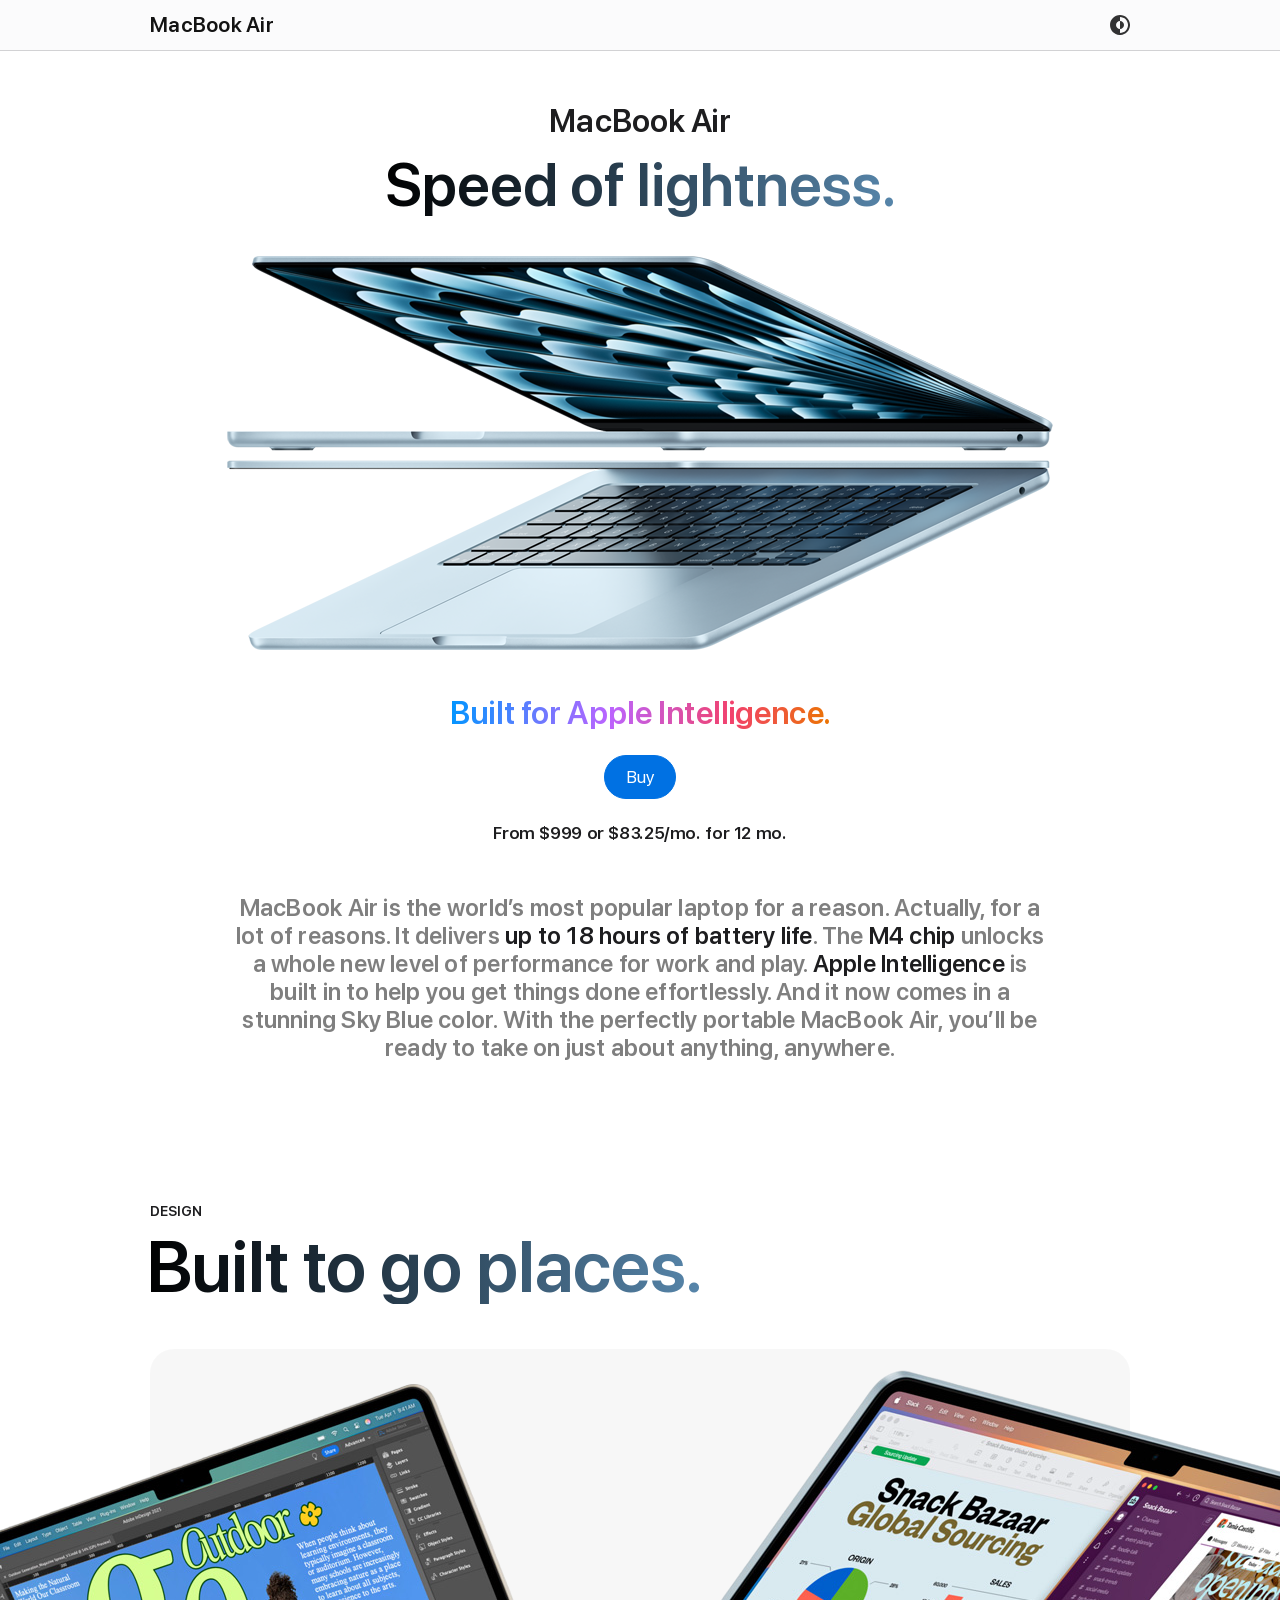
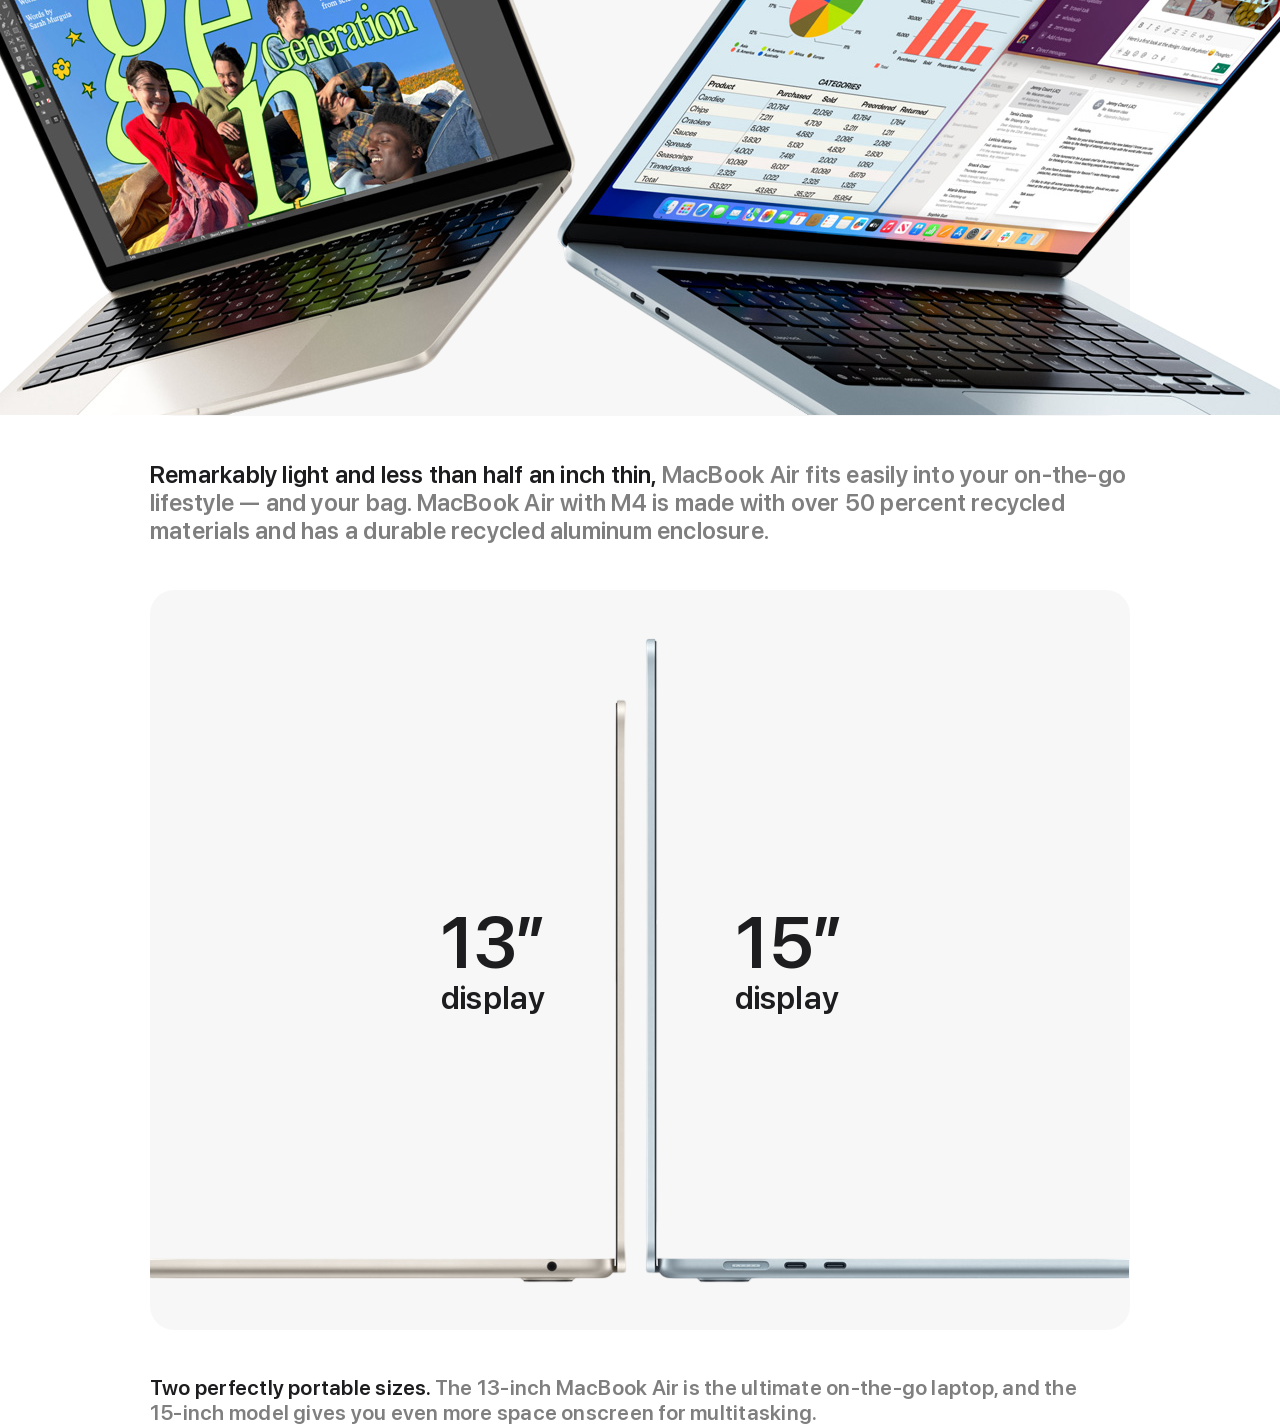
==== index.html @ 2f7bb290 "Added some images" ====
<!DOCTYPE html>
<html lang="en">
  <head>
    <meta charset="UTF-8" />
    <meta http-equiv="X-UA-Compatible" content="ie=edge" />
    <meta name="viewport" content="width=device-width, initial-scale=1.0, viewport-fit=cover" />
    <meta name="description" content="MacBook Air laptop with the superfast M4 chip. Built for Apple Intelligence. Lightweight, with all-day battery life. Now in a new Sky Blue color." />
    <title>MacBook Air</title>
    <link rel="stylesheet" type="text/css" href="css/styles.css" />
  </head>
  <body>
    <header>
      <div class="content">
        <h1>MacBook&nbsp;Air</h1>
        <button id="theme-switcher">
          <svg width="20px" height="20px" viewBox="0 0 20 20" xmlns="http://www.w3.org/2000/svg">
            <path d="m 10.016,14.015942 c 2.2091,0 4,-1.7909 4,-4 0,-2.20914 -1.7909,-4 -4,-4 z" fill="currentColor" />
            <path
              fill-rule="evenodd"
              clip-rule="evenodd"
              d="m 10.016,0.01594203 c -5.52285,0 -10,4.47714997 -10,9.99999997 0,5.5228 4.47715,10 10,10 5.5228,0 10,-4.4772 10,-10 0,-5.52285 -4.4772,-9.99999997 -10,-9.99999997 z m 0,1.99999997 v 4 c -2.20914,0 -4,1.79086 -4,4 0,2.2091 1.79086,4 4,4 v 4 c 4.4183,0 8,-3.5817 8,-8 0,-4.41828 -3.5817,-8 -8,-8 z"
              fill="currentColor"
            />
          </svg>
        </button>
      </div>
    </header>
    <main>
      <section class="welcome">
        <div class="content">
          <h2>MacBook&nbsp;Air</h2>
          <p class="tagline">
            <span class="heading-text">Speed of lightness.</span>
          </p>
          <picture>
            <source srcset="assets/images/hero-large.png, assets/images/hero-large@2x.png 2x" media="(min-width:66.75rem)" />
            <source srcset="assets/images/hero-medium.png, assets/images/hero-medium@2x.png 2x" media="(min-width:45.875rem)" />
            <source srcset="assets/images/hero-small.png, assets/images/hero-small@2x.png 2x" />
            <img src="assets/images/hero-large.png" alt="Two open MacBook Air laptops in Sky Blue color forming arrow shape, emphasizing narrow profile" />
          </picture>
          <div class="description">
            <p class="ai">
              <span class="ai-text">Built for Apple&nbsp;Intelligence.</span>
            </p>
            <a class="button" href="">Buy</a>
            <p class="price">From $999 or $83.25/mo. for 12 mo.</p>
            <p class="info">
              MacBook Air is the world’s most popular laptop for a reason. Actually, for a lot of reasons. It delivers <em>up to 18 hours of battery life</em>. The <em>M4 chip</em> unlocks a whole new
              level of performance for work and play. <em>Apple Intelligence</em> is built in to help you get things done effortlessly. And it now comes in a stunning Sky Blue color. With the
              perfectly portable MacBook Air, you’ll be ready to take on just about anything, anywhere.
            </p>
          </div>
        </div>
      </section>
      <section class="design">
        <div class="content">
          <h2>Design</h2>
          <p class="heading-text">Built to go places.</p>
          <picture class="picture-1">
            <source srcset="assets/images/design-large.png, assets/images/design-large@2x.png 2x" media="(min-width:66.75rem)" />
            <source srcset="assets/images/design-medium.png, assets/images/design-medium@2x.png 2x" media="(min-width:45.875rem)" />
            <source srcset="assets/images/design-small.png, assets/images/design-small@2x.png 2x" />
            <img
              src="assets/images/design-large.png"
              alt="Partially open 13-inch and 15-inch MacBook Air  — one screen shows design work in progress, the other shows multitasking across email and spreadsheets"
            />
          </picture>
          <p class="info">
            <em>Remarkably light and less than half an inch thin,</em> MacBook&nbsp;Air fits easily into your on-the-go lifestyle — and your bag. MacBook&nbsp;Air with M4 is made with over
            50&nbsp;percent recycled materials and has a durable recycled aluminum&nbsp;enclosure.
          </p>
          <div class="size">
            <picture class="picture-2">
              <source srcset="assets/images/design2-large.png, assets/images/design2-large@2x.png 2x" media="(min-width:66.75rem)" />
              <source srcset="assets/images/design2-medium.png, assets/images/design2-medium@2x.png 2x" media="(min-width:45.875rem)" />
              <source srcset="assets/images/design2-small.png, assets/images/design2-small@2x.png 2x" />
              <img src="assets/images/design2-large.png" alt="13-inch and 15-inch MacBook Air back-to-back, showing size difference" />
            </picture>
            <div class="size-info">
              <div>
                <span>13”</span>
                <span>display</span>
              </div>
              <div>
                <span>15”</span>
                <span>display</span>
              </div>
            </div>
          </div>
          <p class="info-2">
            <em>Two perfectly portable sizes.</em> The 13‑inch MacBook&nbsp;Air is the ultimate on-the-go laptop, and the 15‑inch model gives you even more space onscreen for&nbsp;multitasking.
          </p>
          <div class="gallery">
            <picture class="picture-3">
              <source srcset="assets/images/design3-large.png, assets/images/design3-large@2x.png 2x" media="(min-width:66.75rem)" />
              <source srcset="assets/images/design3-medium.png, assets/images/design3-medium@2x.png 2x" media="(min-width:45.875rem)" />
              <source srcset="assets/images/design3-small.png, assets/images/design3-small@2x.png 2x" />
              <img src="assets/images/design3-large.png" alt="Front and top view of MacBook Air in Sky Blue color" />
            </picture>
            <picture class="picture-3" style="display: none">
              <source srcset="assets/images/design3-large.png, assets/images/design3-large@2x.png 2x" media="(min-width:66.75rem)" />
              <source srcset="assets/images/design3-medium.png, assets/images/design3-medium@2x.png 2x" media="(min-width:45.875rem)" />
              <source srcset="assets/images/design3-small.png, assets/images/design3-small@2x.png 2x" />
              <img src="assets/images/design3-large.png" alt="Front and top view of MacBook Air in Sky Blue color" />
            </picture>
            <picture class="picture-3" style="display: none">
              <source srcset="assets/images/design3-large.png, assets/images/design3-large@2x.png 2x" media="(min-width:66.75rem)" />
              <source srcset="assets/images/design3-medium.png, assets/images/design3-medium@2x.png 2x" media="(min-width:45.875rem)" />
              <source srcset="assets/images/design3-small.png, assets/images/design3-small@2x.png 2x" />
              <img src="assets/images/design3-large.png" alt="Front and top view of MacBook Air in Sky Blue color" />
            </picture>
            <picture class="picture-3" style="display: none">
              <source srcset="assets/images/design3-large.png, assets/images/design3-large@2x.png 2x" media="(min-width:66.75rem)" />
              <source srcset="assets/images/design3-medium.png, assets/images/design3-medium@2x.png 2x" media="(min-width:45.875rem)" />
              <source srcset="assets/images/design3-small.png, assets/images/design3-small@2x.png 2x" />
              <img src="assets/images/design3-large.png" alt="Front and top view of MacBook Air in Sky Blue color" />
            </picture>
          </div>
        </div>
      </section>
    </main>
    <footer></footer>
    <script type="text/javascript" src="js/scripts.js"></script>
  </body>
</html>
---- css/styles.css ----
@import url("resets.css");
@import url("variables.css");

html {
  font-family: var(--font-SF-Pro-Text-Regular);
}

body {
  min-width: 20rem;
  background-color: var(--body-bg);
  color: var(--body-fg);
  font-size: 1.0625rem;
  line-height: 1.4705882353;
  letter-spacing: -0.022em;
}

:focus-visible {
  outline-color: var(--header-link-bg);
}

/* ===== Utilities ===== */

.ai-text {
  background-image: var(--ai-gradient);
  background-clip: text;
  -webkit-text-fill-color: transparent;
  white-space: nowrap;
  display: inline;
}

.heading-text {
  font-family: var(--font-SF-Pro-Display-Semibold);
  background-image: var(--heading-gradient);
  background-clip: text;
  -webkit-text-fill-color: transparent;
  white-space: nowrap;
  display: inline;
}

.button {
  background-color: var(--header-link-bg);
  color: var(--header-link-fg);
  text-align: center;
  border: 1px solid var(--header-link-bg);
  border-radius: 100px;
  white-space: nowrap;
}

em {
  font-style: normal;
  color: var(--title);
}

.content {
  padding: 0 1rem;
  max-width: 64rem;
  margin: 0 auto;
}

@media only screen and (min-width: 52.125rem) {
  .content {
    padding: 0 1.375rem;
  }
}

/* ===== Header ===== */

header {
  background-color: var(--header-bg);
  color: var(--header-fg);
  border-bottom: 1px solid var(--separator);
  -webkit-backdrop-filter: saturate(180%) blur(20px);
  backdrop-filter: saturate(180%) blur(20px);
  min-height: 48px;
  position: sticky;
  top: 0;
  z-index: 1;
  padding: 0.6875rem 0;
}

header .content {
  display: flex;
  align-items: center;
}

header h1 {
  font-size: 1.1875rem;
  line-height: 1.2622;
  letter-spacing: 0.012em;
  opacity: 0.92;
  font-family: var(--font-SF-Pro-Display-Semibold);
  margin-right: auto;
}

header button {
  border-radius: 100px;
}

header button svg {
  opacity: 0.8;
  transition: opacity 300ms;
}

header button:hover svg {
  opacity: 1;
}

@media only screen and (min-width: 66.75rem) {
  header h1 {
    font-size: 1.3125rem;
    line-height: 1.3335;
  }
}

/* ===== Section - Welcome ===== */

.welcome {
  padding: 2.5rem 0 5.9375rem;
}

.welcome .content h2 {
  text-align: center;
  font-size: 1.5rem;
  line-height: 1.1666666667;
  letter-spacing: 0.009em;
  font-family: var(--font-SF-Pro-Display-Semibold);
  color: var(--title);
}

.welcome .content .tagline {
  text-align: center;
  font-size: 2.1875rem;
  line-height: 1.257144;
  letter-spacing: 0em;
}

.welcome .content picture {
  max-width: 19.5rem;
  margin: 2.3125rem auto 2.8rem;
}

.welcome .content .description {
  text-align: center;
}

.welcome .content .description .ai {
  font-family: var(--font-SF-Pro-Display-Semibold);
  font-size: 1.3125rem;
  line-height: 1.1904761905;
  letter-spacing: 0.011em;
}

.welcome .content .description a {
  font-size: 1.0625rem;
  line-height: 1.1764805882;
  letter-spacing: -0.022em;
  padding: 0.6875rem 1.3125rem;
  display: inline-block;
  margin: 1rem 0;
}

.welcome .content .description .price {
  white-space: nowrap;
  font-size: 0.875rem;
  font-family: var(--font-SF-Pro-Text-Semibold);
  color: var(--title);
  line-height: 1.2857742857;
  letter-spacing: -0.016em;
}

.welcome .content .description .info {
  font-family: var(--font-SF-Pro-Display-Semibold);
  font-size: 1.3125rem;
  line-height: 1.1904761905;
  letter-spacing: 0.011em;
  max-width: 23.4375rem;
  margin: 3.125rem auto 0;
}

@media only screen and (min-width: 45.875rem) {
  .welcome {
    padding: 5.625rem 0 8.4375rem;
  }

  .welcome .content h2 {
    font-size: 1.75rem;
    line-height: 1.1428571429;
    letter-spacing: 0.007em;
  }

  .welcome .content .tagline {
    font-size: 3.5rem;
    line-height: 1.0714285714;
    margin-top: 0.875rem;
  }

  .welcome .content picture {
    max-width: 45.25rem;
    margin: 4.6875rem auto;
  }

  .welcome .content .description .ai {
    font-size: 1.75rem;
    line-height: 1.1428571429;
    letter-spacing: 0.007em;
  }

  .welcome .content .description .price {
    font-size: 1.0625rem;
    line-height: 1.2353641176;
    letter-spacing: -0.022em;
  }

  .welcome .content .description .info {
    max-width: 36rem;
  }
}

@media only screen and (min-width: 66.75rem) {
  .welcome {
    padding: 3.25rem 0 8.75rem;
  }

  .welcome .content h2 {
    font-size: 2rem;
    line-height: 1.125;
    letter-spacing: 0.004em;
  }

  .welcome .content .tagline {
    font-size: 3.75rem;
  }

  .welcome .content picture {
    max-width: 51.75rem;
    margin: 2.375rem auto 2.6rem;
  }

  .welcome .content .description .ai {
    font-size: 2rem;
    line-height: 1.125;
    letter-spacing: 0.004em;
  }

  .welcome .content .description a {
    margin: 1.5rem 0;
  }

  .welcome .content .description .info {
    font-size: 1.5rem;
    line-height: 1.1666666667;
    letter-spacing: 0.009em;
    max-width: 51rem;
  }
}

/* ===== Section - Design ===== */

.design {
  overflow-x: hidden;
}

.design .content {
  max-width: 25.4375rem;
}

.design .content h2 {
  font-family: var(--font-SF-Pro-Text-Semibold);
  text-transform: uppercase;
  font-size: 0.875rem;
  line-height: 1.2857742857;
  letter-spacing: -0.016em;
  color: var(--title);
}

.design .content .heading-text {
  line-height: 1.257144;
  letter-spacing: 0em;
  font-size: 2.1875rem;
  margin-top: 0.375rem;
  display: inline-block;
  margin-left: -0.0625rem;
}

.design .content picture {
  margin: 2.8125rem 0;
  background-color: var(--image-bg);
  border-radius: 24px;
}

.design .content .picture-1 {
  display: flex;
  align-items: center;
  justify-content: center;
}

.design .content .picture-1 img {
  width: 45.875rem;
}

.design .content .info {
  font-family: var(--font-SF-Pro-Display-Semibold);
  font-size: 1.3125rem;
  line-height: 1.1904761905;
  letter-spacing: 0.011em;
}

.design .content .size {
  position: relative;
}

.design .content .size-info {
  position: absolute;
  top: 0;
  bottom: 0;
  left: 0;
  right: 0;
  display: flex;
  align-items: center;
  justify-content: center;
}

.design .content .size-info div:first-child,
.design .content .size-info div:last-child {
  width: 100%;
  display: flex;
  flex-direction: column;
  font-family: var(--font-SF-Pro-Display-Semibold);
  color: var(--title);
}

.design .content .size-info div:first-child {
  text-align: right;
  margin-right: 2.5rem;
}

.design .content .size-info div:last-child {
  margin-left: 2.5rem;
}

.design .content .size-info div span:first-child {
  font-size: 2.5rem;
  line-height: 1.1;
  letter-spacing: 0em;
}

.design .content .size-info div span:last-child {
  font-size: 1.1875rem;
  line-height: 1.21053;
  letter-spacing: 0.012em;
}

.design .content .info-2 {
  font-family: var(--font-SF-Pro-Display-Semibold);
  font-size: 1.1875rem;
  line-height: 1.21053;
  letter-spacing: 0.012em;
}

.design .content .gallery {
  position: relative;
}

.design .content .picture-3 {
  padding: 1.5rem;
  position: absolute;
}

@media only screen and (min-width: 45.875rem) {
  .design .content {
    max-width: 46rem;
  }

  .design .content .heading-text {
    line-height: 1.0714285714;
    font-size: 3.5rem;
    margin-top: 0.5rem;
    margin-left: -0.125rem;
  }

  .design .content .picture-1 img {
    width: 66.75rem;
  }

  .design .content .size-info div:first-child {
    margin-right: 4.5rem;
  }

  .design .content .size-info div:last-child {
    margin-left: 4.5rem;
  }

  .design .content .size-info div span:first-child {
    font-size: 3.5rem;
    line-height: 1.0714285714;
  }

  .design .content .size-info div span:last-child {
    font-size: 1.75rem;
    line-height: 1.1428571429;
    letter-spacing: 0.007em;
  }
}

@media only screen and (min-width: 66.75rem) {
  .design .content {
    max-width: 64rem;
  }

  .design .content .heading-text {
    line-height: 1.0555555556;
    font-size: 4.5rem;
    margin-left: -0.1875rem;
  }

  .design .content .picture-1 img {
    width: 108rem;
  }

  .design .content .info {
    font-size: 1.5rem;
    line-height: 1.16667;
    letter-spacing: 0.009em;
  }

  .design .content .size-info div:first-child {
    margin-right: 5.9325rem;
  }

  .design .content .size-info div:last-child {
    margin-left: 5.9325rem;
  }

  .design .content .size-info div span:first-child {
    font-size: 4.5rem;
    line-height: 1.0555555556;
  }

  .design .content .size-info div span:last-child {
    font-size: 2rem;
    line-height: 1.125;
    letter-spacing: 0.004em;
  }

  .design .content .info-2 {
    font-size: 1.3125rem;
    line-height: 1.1904761905;
    letter-spacing: 0.011em;
  }
}
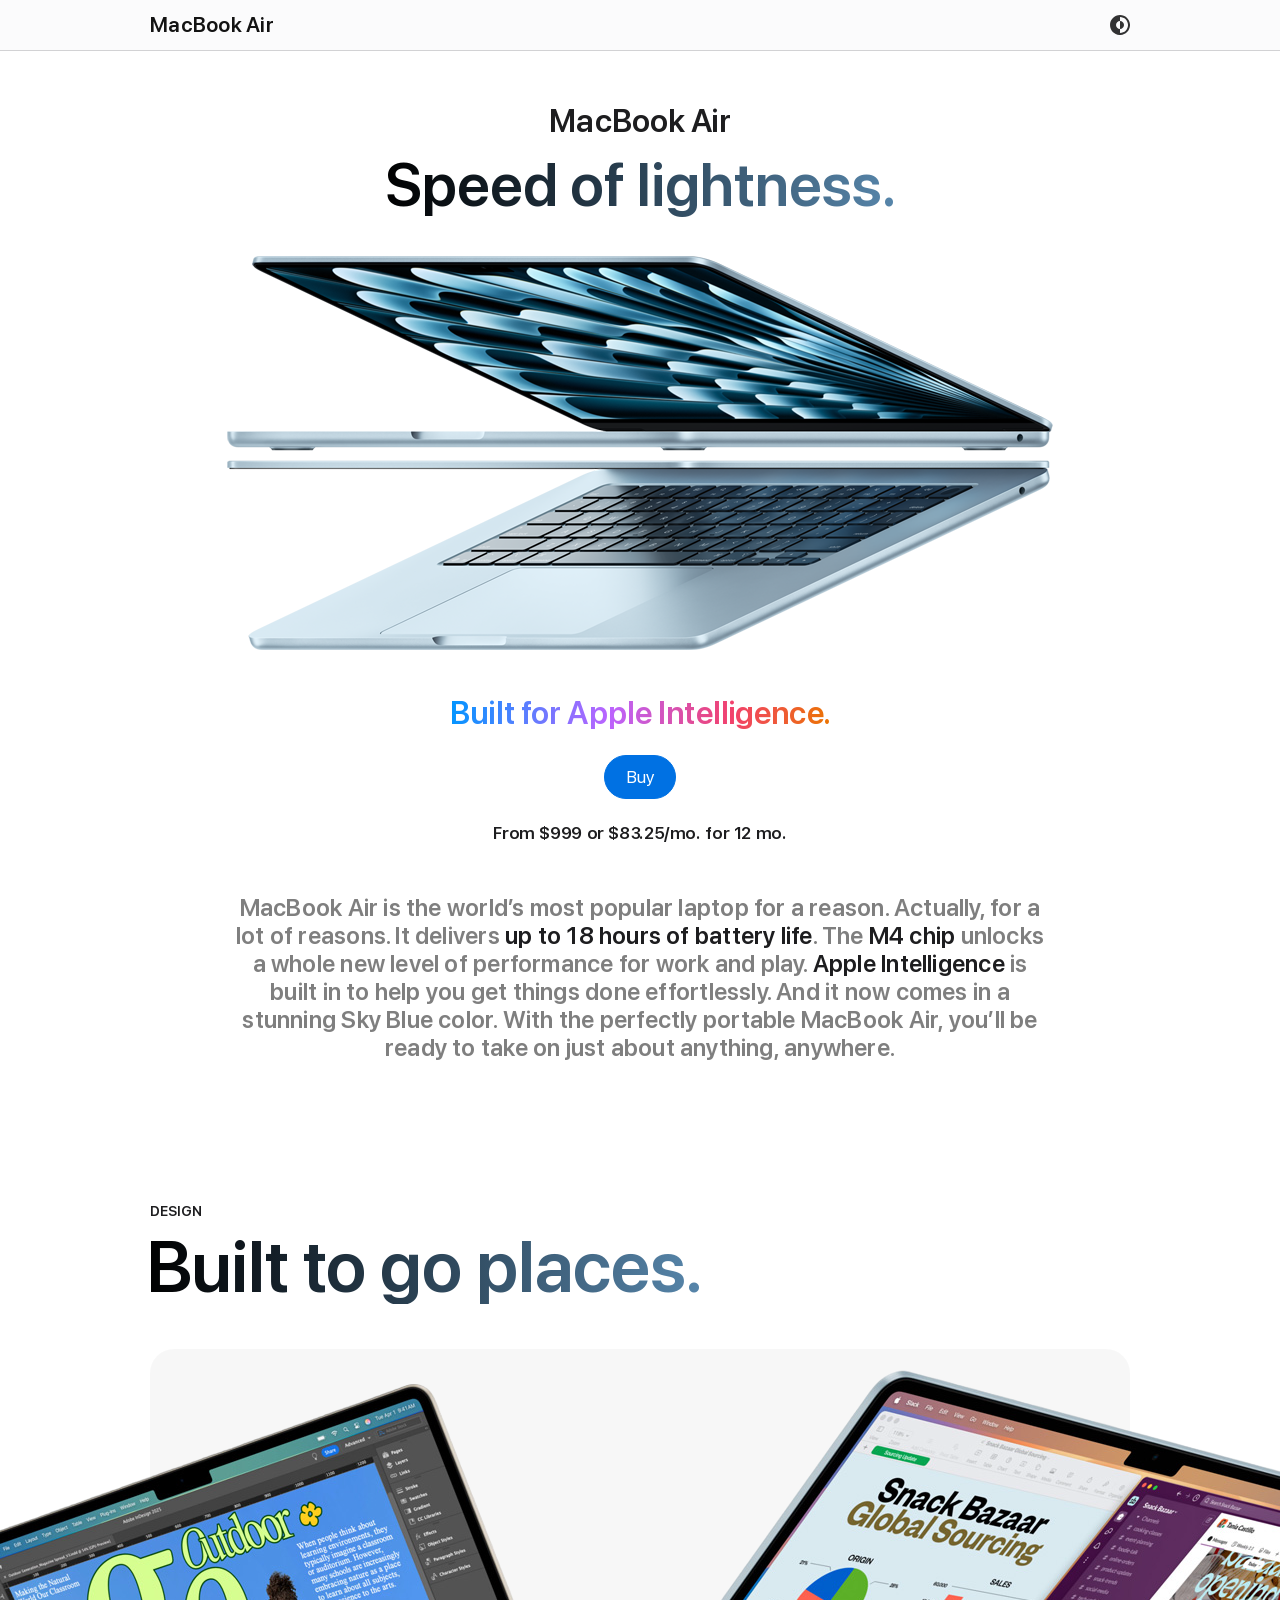
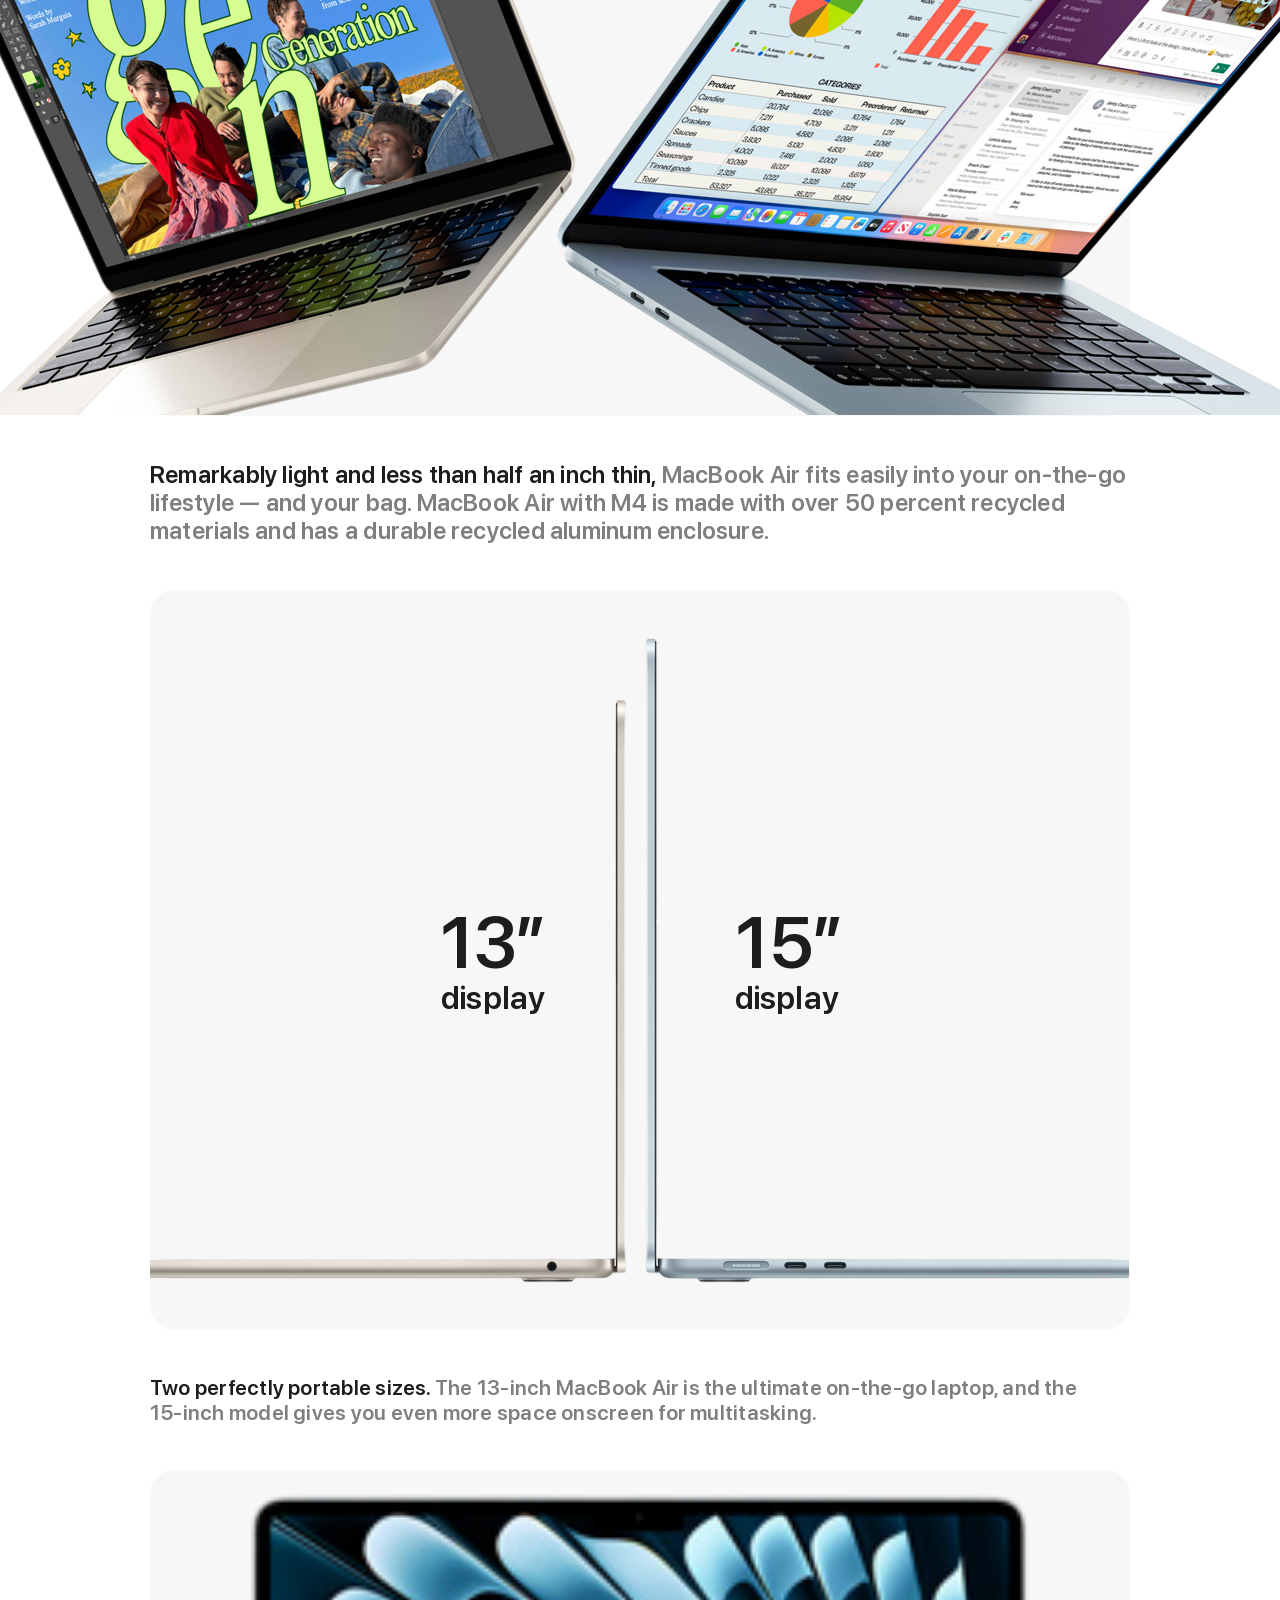
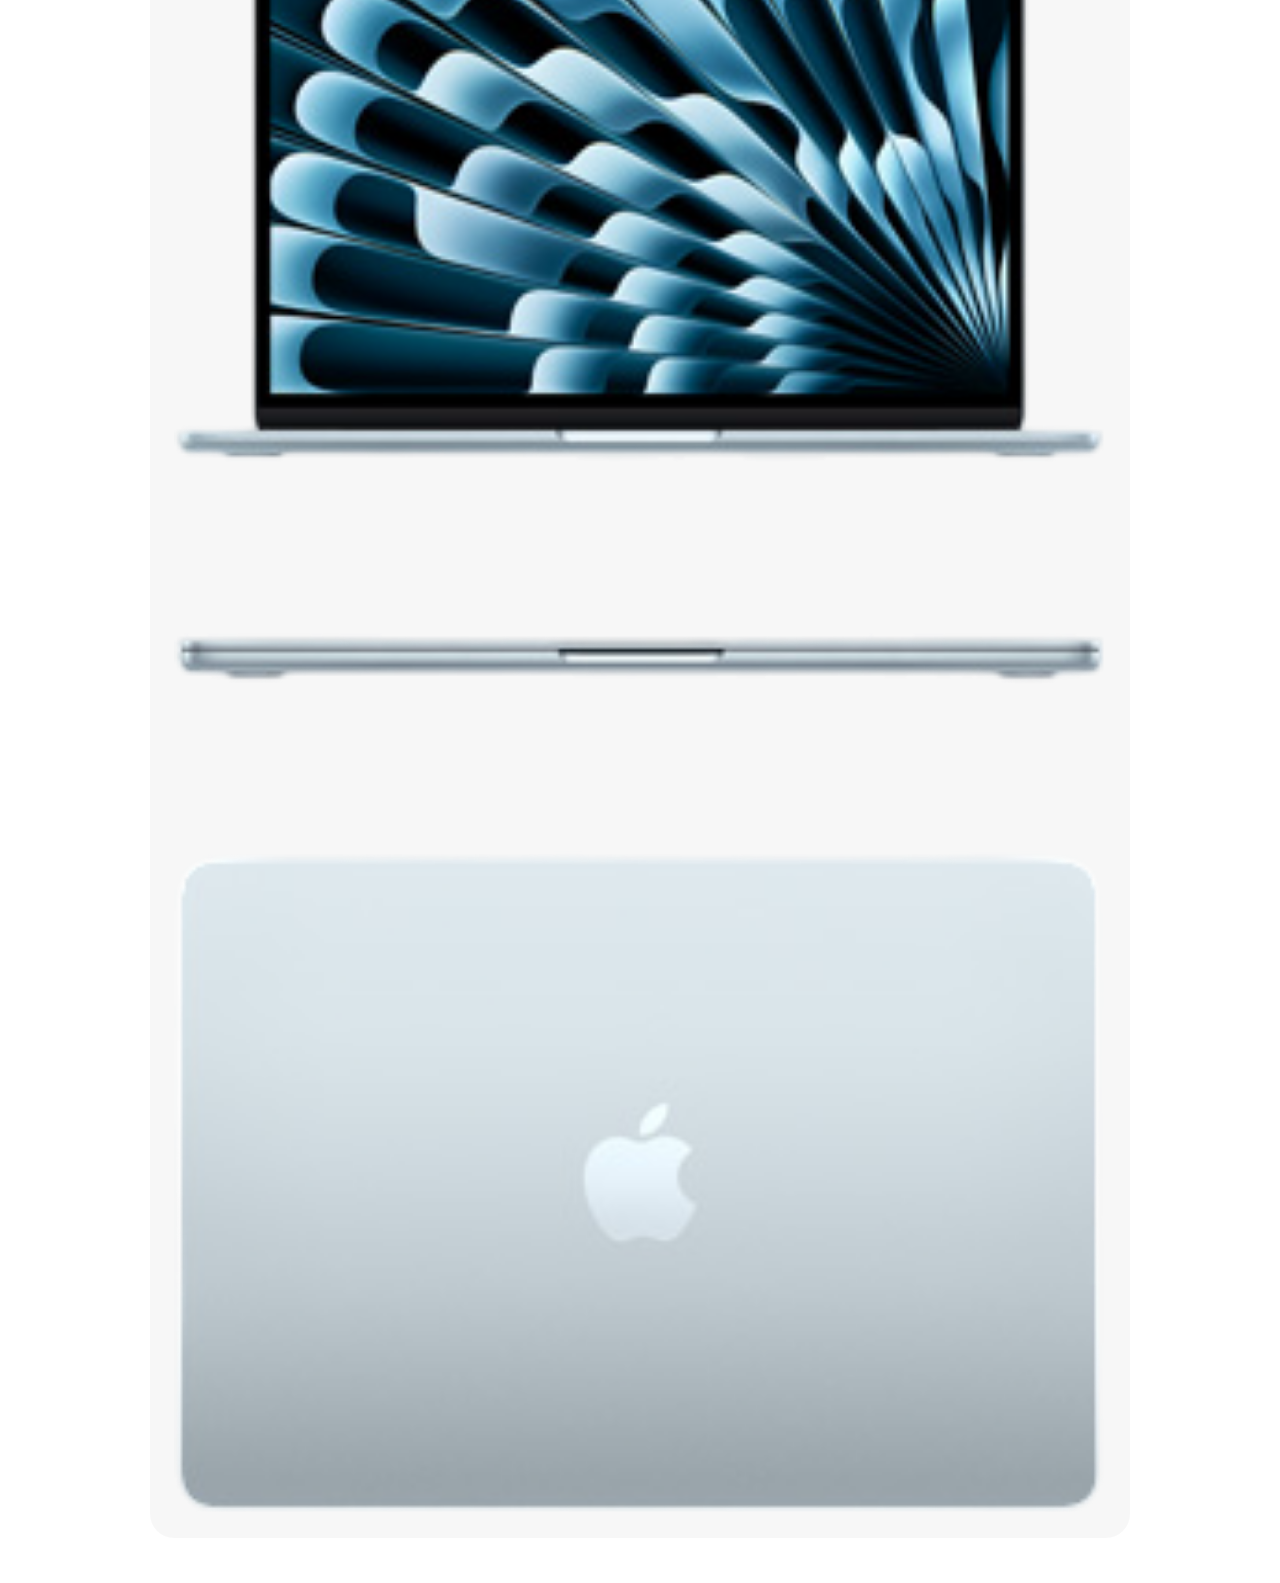
==== commit c4da1525: "Updated some overflow" ====
--- a/index.html
+++ b/index.html
@@ -98,10 +98,10 @@
               <img src="assets/images/design3-large.png" alt="Front and top view of MacBook Air in Sky Blue color" />
             </picture>
             <picture class="picture-3" style="display: none">
-              <source srcset="assets/images/design3-large.png, assets/images/design3-large@2x.png 2x" media="(min-width:66.75rem)" />
-              <source srcset="assets/images/design3-medium.png, assets/images/design3-medium@2x.png 2x" media="(min-width:45.875rem)" />
-              <source srcset="assets/images/design3-small.png, assets/images/design3-small@2x.png 2x" />
-              <img src="assets/images/design3-large.png" alt="Front and top view of MacBook Air in Sky Blue color" />
+              <source srcset="assets/images/design4-large.png, assets/images/design4-large@2x.png 2x" media="(min-width:66.75rem)" />
+              <source srcset="assets/images/design4-medium.png, assets/images/design4-medium@2x.png 2x" media="(min-width:45.875rem)" />
+              <source srcset="assets/images/design4-small.png, assets/images/design4-small@2x.png 2x" />
+              <img src="assets/images/design4-large.png" alt="Front and top view of MacBook Air in Silver color" />
             </picture>
             <picture class="picture-3" style="display: none">
               <source srcset="assets/images/design3-large.png, assets/images/design3-large@2x.png 2x" media="(min-width:66.75rem)" />
--- a/css/styles.css
+++ b/css/styles.css
@@ -363,7 +363,6 @@
 
 .design .content .picture-3 {
   padding: 1.5rem;
-  position: absolute;
 }
 
 @media only screen and (min-width: 45.875rem) {
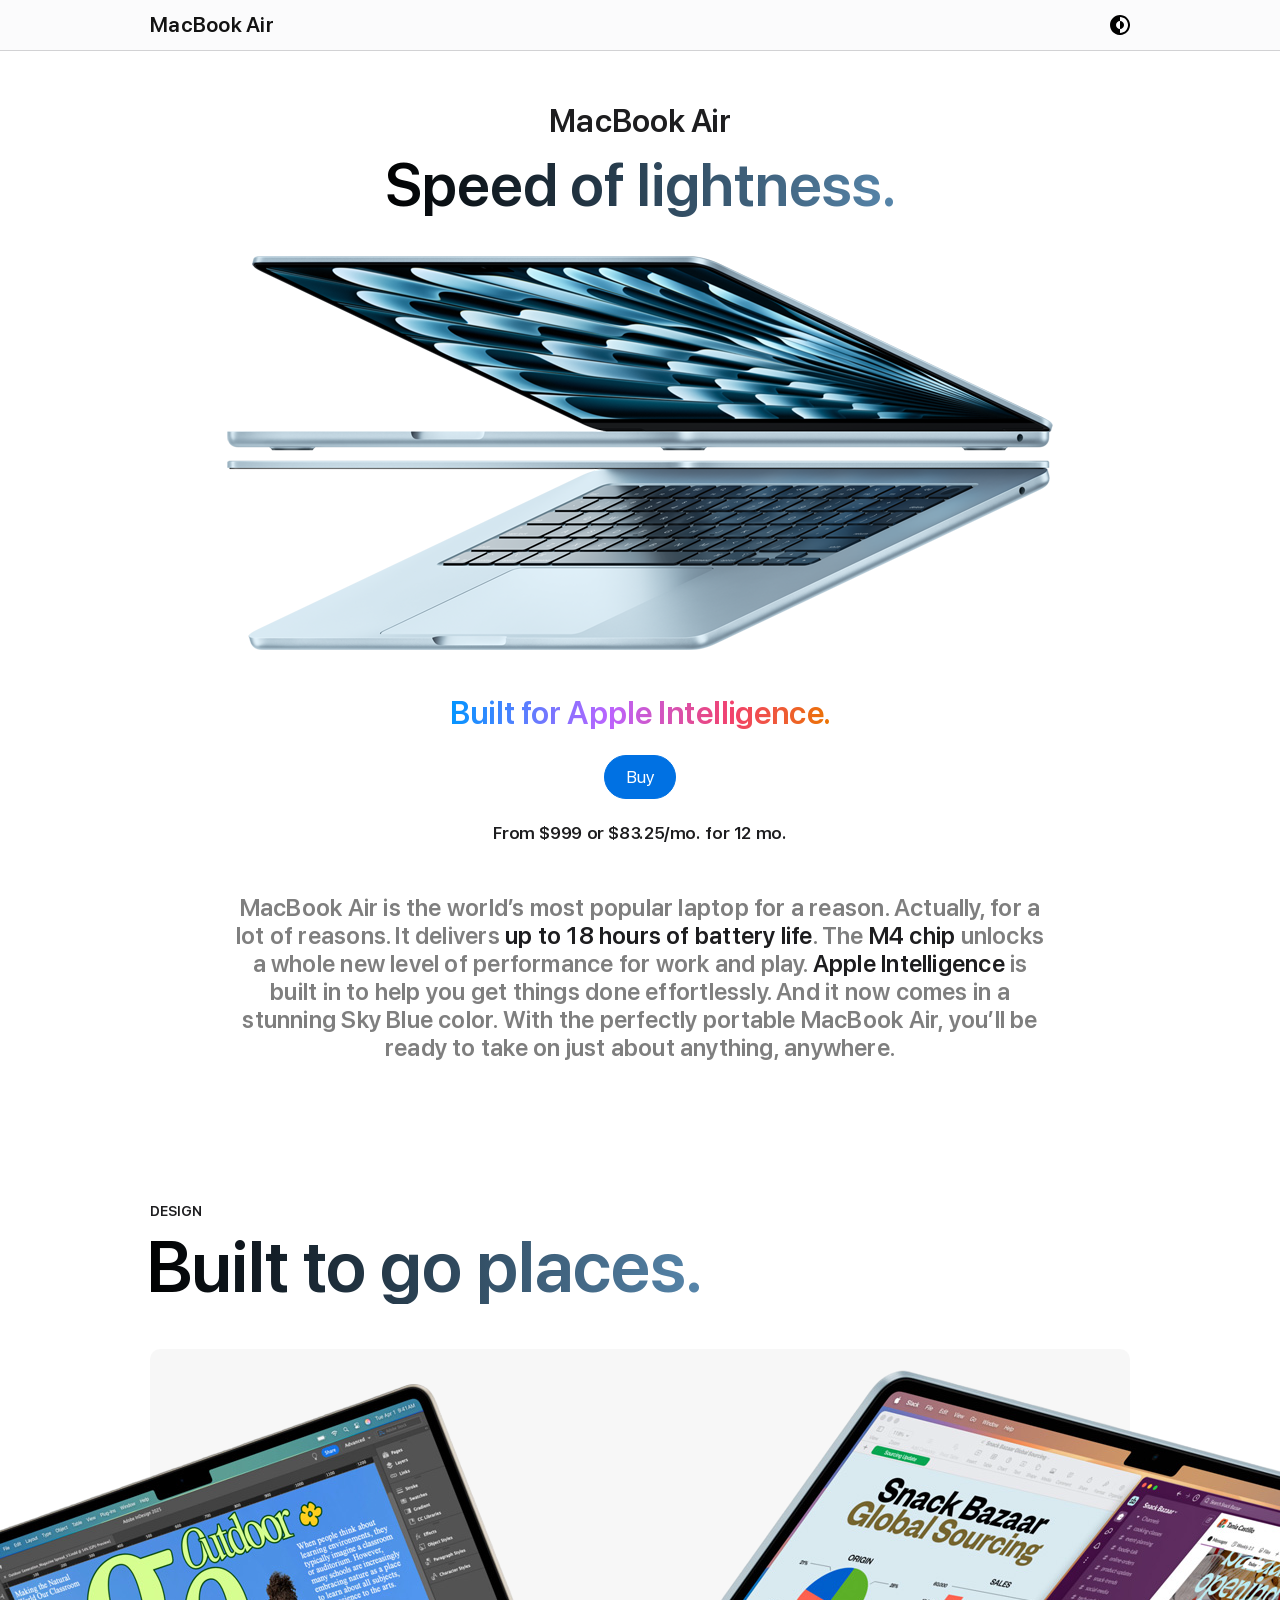
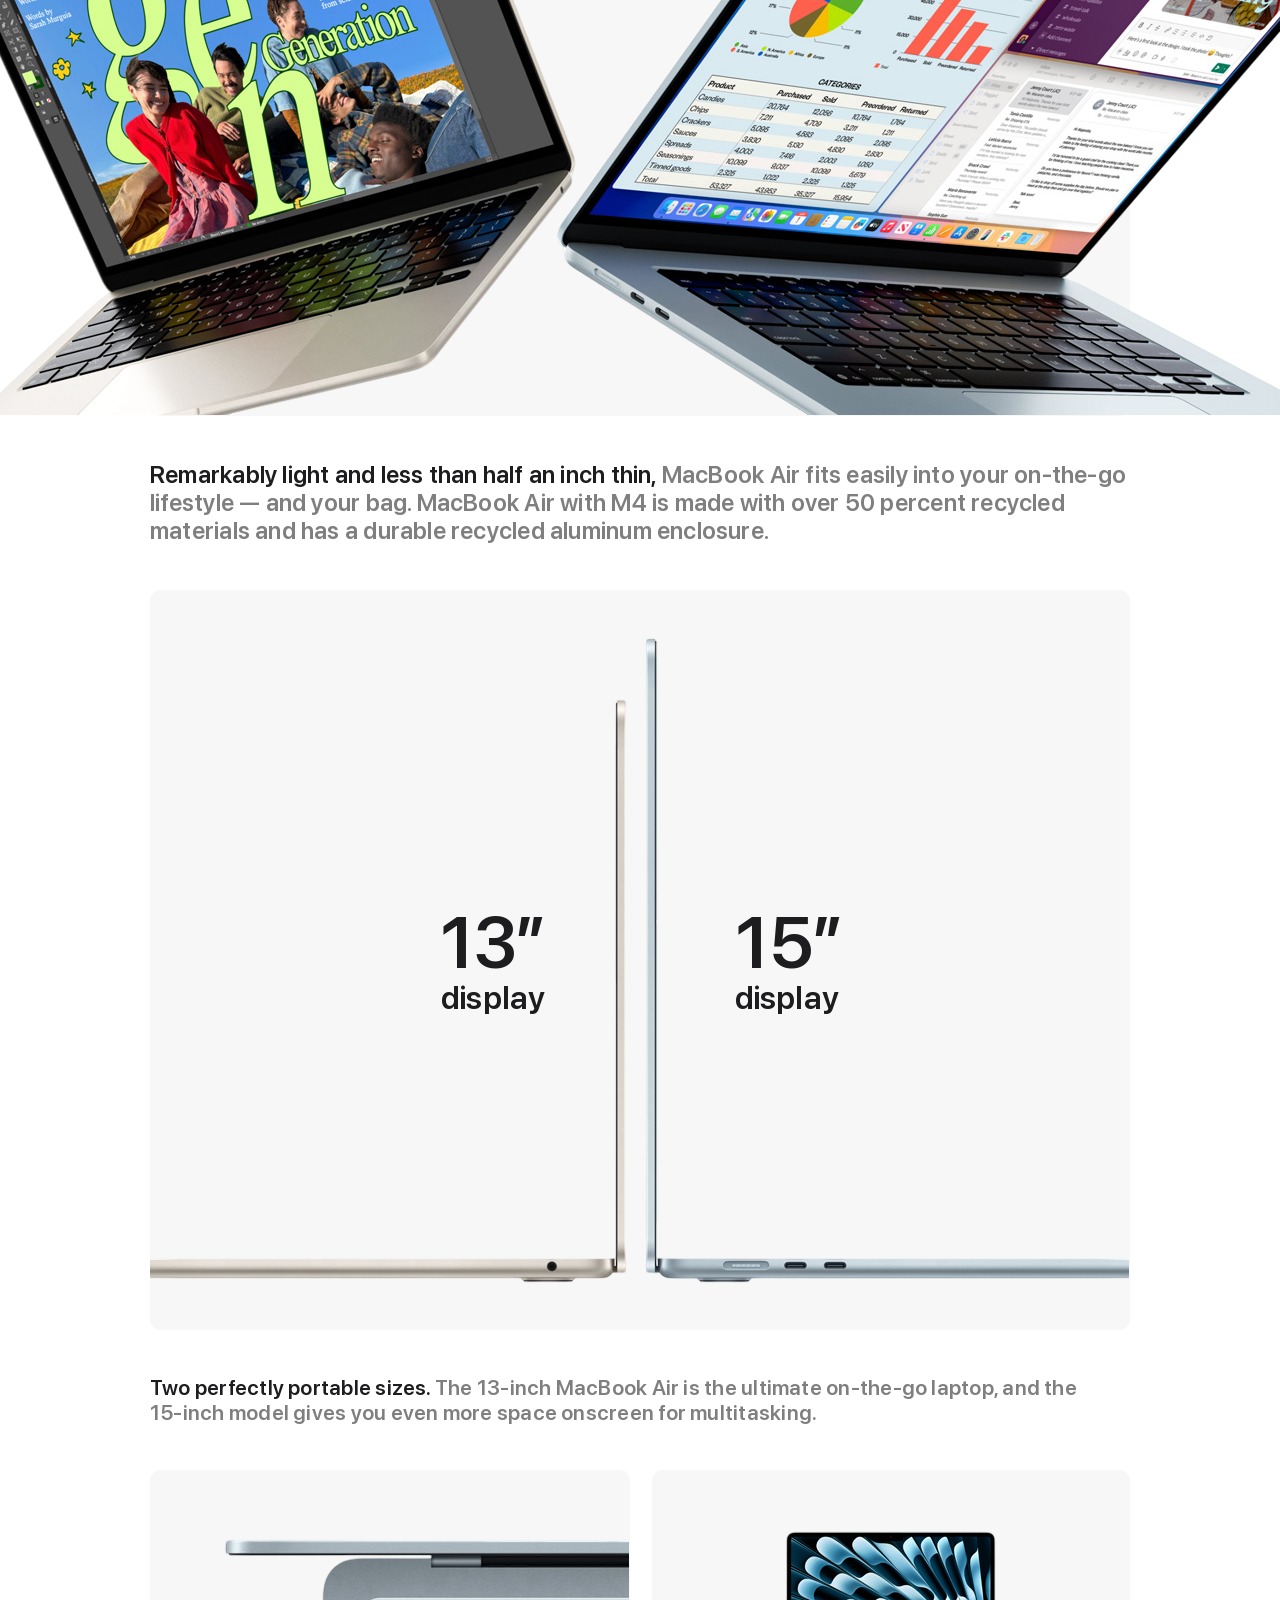
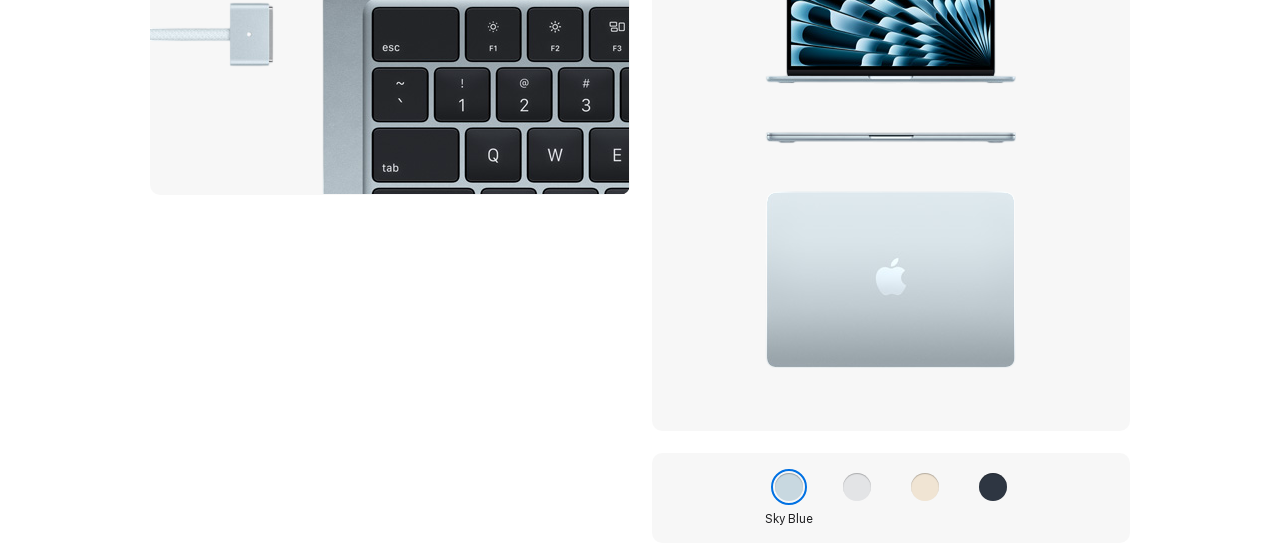
==== commit f7730b5e: "Added some images in design section" ====
--- a/index.html
+++ b/index.html
@@ -90,31 +90,99 @@
           <p class="info-2">
             <em>Two perfectly portable sizes.</em> The 13‑inch MacBook&nbsp;Air is the ultimate on-the-go laptop, and the 15‑inch model gives you even more space onscreen for&nbsp;multitasking.
           </p>
-          <div class="gallery">
-            <picture class="picture-3">
-              <source srcset="assets/images/design3-large.png, assets/images/design3-large@2x.png 2x" media="(min-width:66.75rem)" />
-              <source srcset="assets/images/design3-medium.png, assets/images/design3-medium@2x.png 2x" media="(min-width:45.875rem)" />
-              <source srcset="assets/images/design3-small.png, assets/images/design3-small@2x.png 2x" />
-              <img src="assets/images/design3-large.png" alt="Front and top view of MacBook Air in Sky Blue color" />
-            </picture>
-            <picture class="picture-3" style="display: none">
-              <source srcset="assets/images/design4-large.png, assets/images/design4-large@2x.png 2x" media="(min-width:66.75rem)" />
-              <source srcset="assets/images/design4-medium.png, assets/images/design4-medium@2x.png 2x" media="(min-width:45.875rem)" />
-              <source srcset="assets/images/design4-small.png, assets/images/design4-small@2x.png 2x" />
-              <img src="assets/images/design4-large.png" alt="Front and top view of MacBook Air in Silver color" />
-            </picture>
-            <picture class="picture-3" style="display: none">
-              <source srcset="assets/images/design3-large.png, assets/images/design3-large@2x.png 2x" media="(min-width:66.75rem)" />
-              <source srcset="assets/images/design3-medium.png, assets/images/design3-medium@2x.png 2x" media="(min-width:45.875rem)" />
-              <source srcset="assets/images/design3-small.png, assets/images/design3-small@2x.png 2x" />
-              <img src="assets/images/design3-large.png" alt="Front and top view of MacBook Air in Sky Blue color" />
-            </picture>
-            <picture class="picture-3" style="display: none">
-              <source srcset="assets/images/design3-large.png, assets/images/design3-large@2x.png 2x" media="(min-width:66.75rem)" />
-              <source srcset="assets/images/design3-medium.png, assets/images/design3-medium@2x.png 2x" media="(min-width:45.875rem)" />
-              <source srcset="assets/images/design3-small.png, assets/images/design3-small@2x.png 2x" />
-              <img src="assets/images/design3-large.png" alt="Front and top view of MacBook Air in Sky Blue color" />
-            </picture>
+          <div class="container">
+            <div class="gallery">
+              <picture class="picture-3">
+                <source srcset="assets/images/design3-large.png, assets/images/design3-large@2x.png 2x" media="(min-width:66.75rem)" />
+                <source srcset="assets/images/design3-medium.png, assets/images/design3-medium@2x.png 2x" media="(min-width:45.875rem)" />
+                <source srcset="assets/images/design3-small.png, assets/images/design3-small@2x.png 2x" />
+                <img src="assets/images/design3-large.png" alt="Front and top view of MacBook Air in Sky Blue color" />
+              </picture>
+              <picture class="picture-3" style="display: none">
+                <source srcset="assets/images/design4-large.png, assets/images/design4-large@2x.png 2x" media="(min-width:66.75rem)" />
+                <source srcset="assets/images/design4-medium.png, assets/images/design4-medium@2x.png 2x" media="(min-width:45.875rem)" />
+                <source srcset="assets/images/design4-small.png, assets/images/design4-small@2x.png 2x" />
+                <img src="assets/images/design4-large.png" alt="Front and top view of MacBook Air in Silver color" />
+              </picture>
+              <picture class="picture-3" style="display: none">
+                <source srcset="assets/images/design5-large.png, assets/images/design5-large@2x.png 2x" media="(min-width:66.75rem)" />
+                <source srcset="assets/images/design5-medium.png, assets/images/design5-medium@2x.png 2x" media="(min-width:45.875rem)" />
+                <source srcset="assets/images/design5-small.png, assets/images/design5-small@2x.png 2x" />
+                <img src="assets/images/design5-large.png" alt="Front and top view of MacBook Air in Starlight color" />
+              </picture>
+              <picture class="picture-3" style="display: none">
+                <source srcset="assets/images/design6-large.png, assets/images/design6-large@2x.png 2x" media="(min-width:66.75rem)" />
+                <source srcset="assets/images/design6-medium.png, assets/images/design6-medium@2x.png 2x" media="(min-width:45.875rem)" />
+                <source srcset="assets/images/design6-small.png, assets/images/design6-small@2x.png 2x" />
+                <img src="assets/images/design6-large.png" alt="Front and top view of MacBook Air in Midnight color" />
+              </picture>
+              <div class="color-picker">
+                <div class="skyblue">
+                  <input type="radio" name="color" id="skyblue" checked />
+                  <label for="skyblue">
+                    <span><div></div></span>
+                    <span>Sky Blue</span>
+                  </label>
+                </div>
+                <div class="silver">
+                  <input type="radio" name="color" id="silver" />
+                  <label for="silver">
+                    <span><div></div></span>
+                    <span>Silver</span>
+                  </label>
+                </div>
+                <div class="starlight">
+                  <input type="radio" name="color" id="starlight" />
+                  <label for="starlight">
+                    <span><div></div></span>
+                    <span>Starlight</span>
+                  </label>
+                </div>
+                <div class="midnight">
+                  <input type="radio" name="color" id="midnight" />
+                  <label for="midnight">
+                    <span><div></div></span>
+                    <span>Midnight</span>
+                  </label>
+                </div>
+              </div>
+            </div>
+            <div class="gallery">
+              <div>
+                <picture class="picture-4">
+                  <source srcset="assets/images/design7-large.png, assets/images/design7-large@2x.png 2x" media="(min-width:66.75rem)" />
+                  <source srcset="assets/images/design7-medium@2x.png 2x" media="(min-width:45.875rem)" />
+                  <source srcset="assets/images/design7-small.png, assets/images/design7-small@2x.png 2x" />
+                  <img src="assets/images/design7-large.png" alt="MacBook Air in Sky Blue color with color-matched MagSafe cable" />
+                </picture>
+                <picture class="picture-4" style="display: none">
+                  <source srcset="assets/images/design8-large.png, assets/images/design8-large@2x.png 2x" media="(min-width:66.75rem)" />
+                  <source srcset="assets/images/design8-medium@2x.png 2x" media="(min-width:45.875rem)" />
+                  <source srcset="assets/images/design8-small.png, assets/images/design8-small@2x.png 2x" />
+                  <img src="assets/images/design8-large.png" alt="MacBook Air in Silver color with color-matched MagSafe cable" />
+                </picture>
+                <picture class="picture-4" style="display: none">
+                  <source srcset="assets/images/design9-large.png, assets/images/design9-large@2x.png 2x" media="(min-width:66.75rem)" />
+                  <source srcset="assets/images/design9-medium@2x.png 2x" media="(min-width:45.875rem)" />
+                  <source srcset="assets/images/design9-small.png, assets/images/design9-small@2x.png 2x" />
+                  <img src="assets/images/design9-large.png" alt="MacBook Air in Starlight color with color-matched MagSafe cable" />
+                </picture>
+                <picture class="picture-4" style="display: none">
+                  <source srcset="assets/images/design10-large.png, assets/images/design10-large@2x.png 2x" media="(min-width:66.75rem)" />
+                  <source srcset="assets/images/design10-medium@2x.png 2x" media="(min-width:45.875rem)" />
+                  <source srcset="assets/images/design10-small.png, assets/images/design10-small@2x.png 2x" />
+                  <img src="assets/images/design10-large.png" alt="MacBook Air in Midnight color with color-matched MagSafe cable" />
+                </picture>
+              </div>
+              <div>
+                <!-- <picture class="picture-5">
+                  <source srcset="assets/images/design7-large.png, assets/images/design7-large@2x.png 2x" media="(min-width:66.75rem)" />
+                  <source srcset="assets/images/design7-medium.png, assets/images/design7-medium@2x.png 2x" media="(min-width:45.875rem)" />
+                  <source srcset="assets/images/design7-small.png, assets/images/design7-small@2x.png 2x" />
+                  <img src="assets/images/design7-large.png" alt="MacBook Air in Sky Blue color with color-matched MagSafe cable" />
+                </picture> -->
+              </div>
+            </div>
           </div>
         </div>
       </section>
--- a/css/styles.css
+++ b/css/styles.css
@@ -96,15 +96,6 @@
   border-radius: 100px;
 }
 
-header button svg {
-  opacity: 0.8;
-  transition: opacity 300ms;
-}
-
-header button:hover svg {
-  opacity: 1;
-}
-
 @media only screen and (min-width: 66.75rem) {
   header h1 {
     font-size: 1.3125rem;
@@ -285,7 +276,7 @@
 .design .content picture {
   margin: 2.8125rem 0;
   background-color: var(--image-bg);
-  border-radius: 24px;
+  border-radius: var(--radius);
 }
 
 .design .content .picture-1 {
@@ -357,12 +348,115 @@
   letter-spacing: 0.012em;
 }
 
-.design .content .gallery {
+.design .content .picture-3 {
+  padding: 3.8436rem 1rem;
+  margin-bottom: 1rem;
+}
+
+.design .content .picture-3 img {
+  width: 15.75rem;
+  margin: 0 auto;
+}
+
+.design .content .color-picker {
+  display: flex;
+  flex-direction: row;
+  align-items: center;
+  justify-content: center;
+  width: 100%;
+  margin: 0 auto;
+  background-color: var(--image-bg);
+  padding: 1rem 0 2.375rem;
+  border-radius: var(--radius);
+}
+
+.design .content .color-picker input {
+  position: absolute;
+  clip: rect(1px, 1px, 1px, 1px);
+  clip-path: inset(0px 0px 99.9% 99.9%);
+  overflow: hidden;
+  height: 1px;
+  width: 1px;
+}
+
+.design .content .color-picker input:checked + label span:first-child {
+  cursor: default;
+  border-color: var(--header-link-bg);
+}
+
+.design .content .color-picker input:checked + label span:last-child {
+  opacity: 1;
+  visibility: visible;
+}
+
+.design .content .color-picker input:focus-visible + label span:first-child {
+  outline: 2px solid var(--header-link-bg);
+  outline-offset: 2px;
+}
+
+.design .content .color-picker label {
+  display: block;
+  padding: 0 1rem;
   position: relative;
 }
 
-.design .content .picture-3 {
-  padding: 1.5rem;
+.design .content .color-picker .skyblue span:first-child div {
+  background-color: #c8d8e0;
+}
+
+.design .content .color-picker .silver span:first-child div {
+  background-color: #e3e4e6;
+}
+
+.design .content .color-picker .starlight span:first-child div {
+  background-color: #f0e4d3;
+}
+
+.design .content .color-picker .midnight span:first-child div {
+  background-color: #2e3642;
+}
+
+.design .content .color-picker label span:first-child {
+  padding: 0.125rem;
+  display: block;
+  border-radius: 100px;
+  border: 2px solid transparent;
+  cursor: pointer;
+}
+
+.design .content .color-picker label span:first-child div {
+  width: 1.75rem;
+  height: 1.75rem;
+  border-radius: 100px;
+  box-shadow: inset 0 1px 1px var(--shadow);
+}
+
+.design .content .color-picker label span:last-child {
+  font-size: 0.75rem;
+  line-height: 1.3333733333;
+  letter-spacing: -0.01em;
+  color: var(--title);
+  white-space: nowrap;
+  position: absolute;
+  left: 50%;
+  transform: translateX(-50%);
+  margin-top: 0.375rem;
+  opacity: 0;
+  visibility: hidden;
+}
+
+.design .content .picture-4 {
+  overflow: hidden;
+  margin-top: 1rem;
+  margin-bottom: 0;
+}
+
+.design .content .picture-4 img {
+  transform: translateY(3rem);
+}
+
+.container .gallery:last-child div:last-child {
+  display: none;
 }
 
 @media only screen and (min-width: 45.875rem) {
@@ -399,6 +493,64 @@
     line-height: 1.1428571429;
     letter-spacing: 0.007em;
   }
+
+  .container {
+    display: flex;
+    margin-top: 2.8125rem;
+  }
+
+  .container .gallery:first-child {
+    width: 100%;
+    margin-left: 1rem;
+  }
+
+  .container .gallery:last-child {
+    width: 100%;
+    order: -1;
+    display: flex;
+    flex-direction: column;
+  }
+
+  .container .gallery:last-child div {
+    height: 100%;
+  }
+
+  .container .gallery:last-child div:first-child {
+    margin-bottom: 1rem;
+  }
+
+  .container .gallery:last-child div:last-child {
+    display: block;
+  }
+
+  .container .gallery:first-child .picture-3 {
+    margin: 0 0 1rem;
+  }
+
+  .container .gallery:last-child .picture-4 {
+    height: 100%;
+    margin: 0;
+  }
+
+  .container .gallery:last-child .picture-5 {
+    height: 100%;
+    margin: 0;
+  }
+
+  .design .content .picture-3 img {
+    width: 11.25rem;
+  }
+
+  .design .content .picture-4 {
+    display: flex;
+    align-items: flex-end;
+    justify-content: center;
+  }
+
+  .design .content .picture-4 img {
+    width: 21.25rem;
+    transform: translateY(0);
+  }
 }
 
 @media only screen and (min-width: 66.75rem) {
@@ -446,4 +598,29 @@
     line-height: 1.1904761905;
     letter-spacing: 0.011em;
   }
-}
+
+  .design .content .picture-3 {
+    margin-bottom: 1.25rem;
+  }
+
+  .design .content .picture-3 img {
+    width: 15.75rem;
+  }
+
+  .design .content .picture-4 img {
+    width: 30rem;
+  }
+
+  .container .gallery:first-child {
+    width: 100%;
+    margin-left: 1.375rem;
+  }
+
+  .container .gallery:last-child div:first-child {
+    margin-bottom: 1.375rem;
+  }
+
+  .container .gallery:first-child .picture-3 {
+    margin: 0 0 1.375rem;
+  }
+}
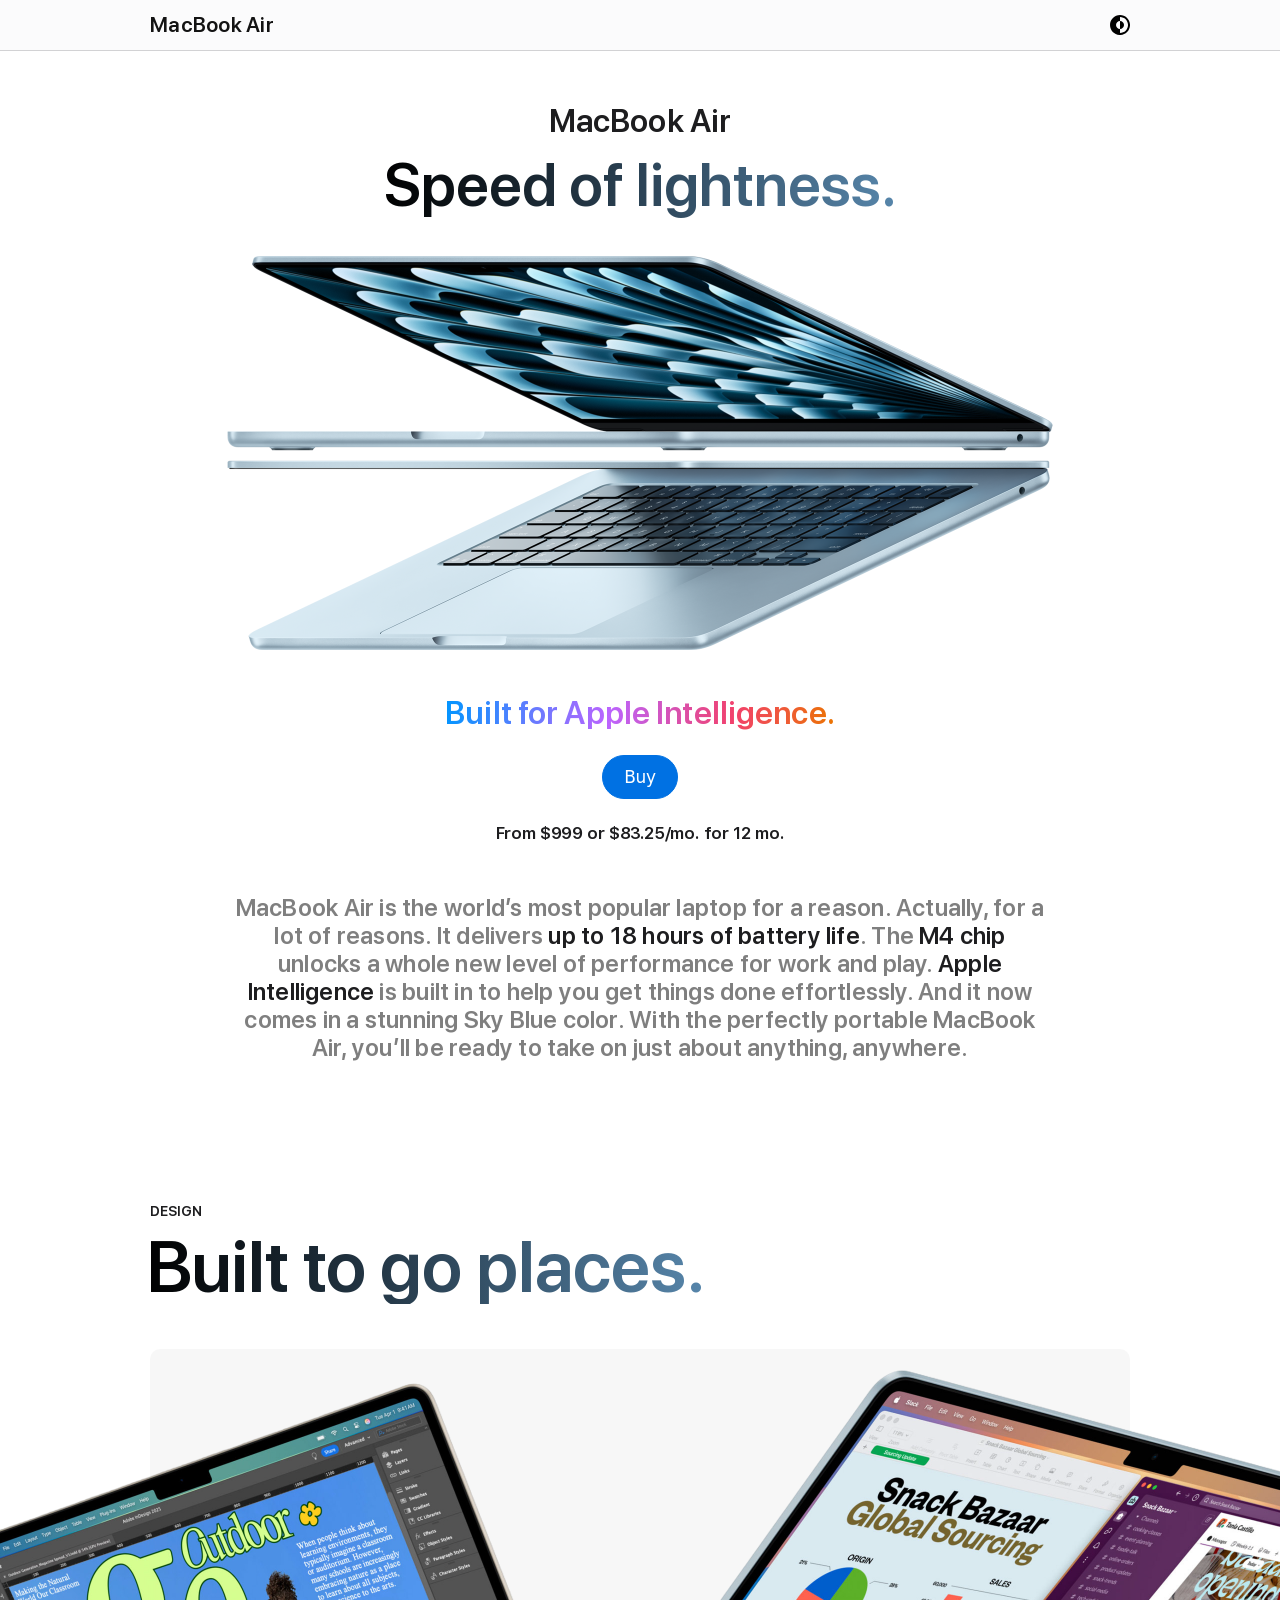
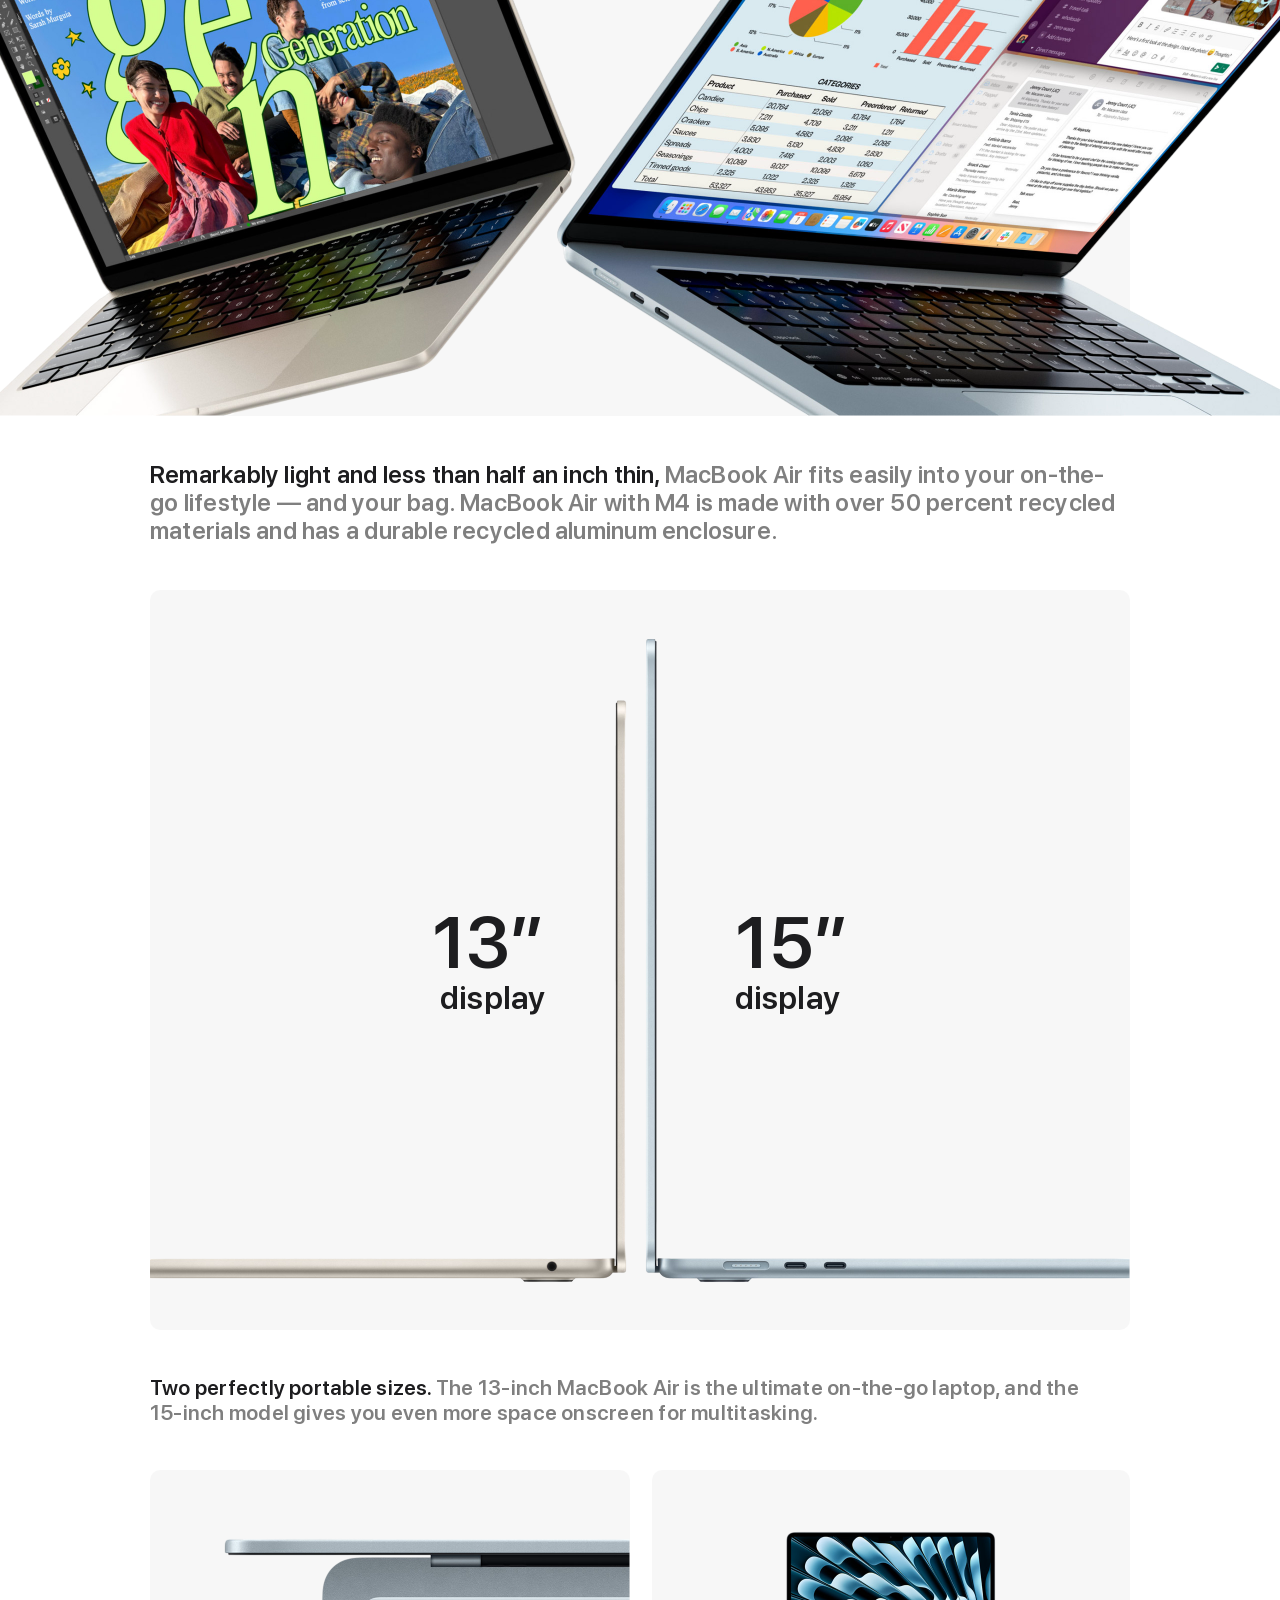
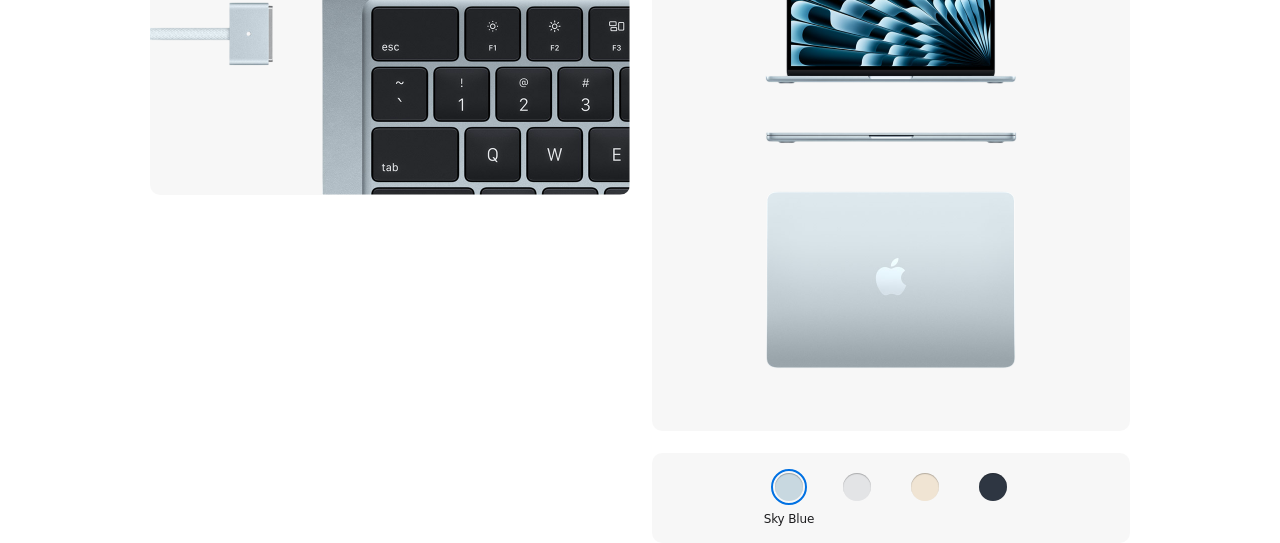
==== commit cd3cb925: "Deleted some images" ====
--- a/index.html
+++ b/index.html
@@ -33,10 +33,10 @@
             <span class="heading-text">Speed of lightness.</span>
           </p>
           <picture>
-            <source srcset="assets/images/hero-large.png, assets/images/hero-large@2x.png 2x" media="(min-width:66.75rem)" />
-            <source srcset="assets/images/hero-medium.png, assets/images/hero-medium@2x.png 2x" media="(min-width:45.875rem)" />
-            <source srcset="assets/images/hero-small.png, assets/images/hero-small@2x.png 2x" />
-            <img src="assets/images/hero-large.png" alt="Two open MacBook Air laptops in Sky Blue color forming arrow shape, emphasizing narrow profile" />
+            <source srcset="assets/images/hero-large@2x.png" media="(min-width:66.75rem)" />
+            <source srcset="assets/images/hero-medium@2x.png" media="(min-width:45.875rem)" />
+            <source srcset="assets/images/hero-small@2x.png" />
+            <img src="assets/images/hero-large@2x.png" alt="Two open MacBook Air laptops in Sky Blue color forming arrow shape, emphasizing narrow profile" />
           </picture>
           <div class="description">
             <p class="ai">
@@ -57,11 +57,11 @@
           <h2>Design</h2>
           <p class="heading-text">Built to go places.</p>
           <picture class="picture-1">
-            <source srcset="assets/images/design-large.png, assets/images/design-large@2x.png 2x" media="(min-width:66.75rem)" />
-            <source srcset="assets/images/design-medium.png, assets/images/design-medium@2x.png 2x" media="(min-width:45.875rem)" />
-            <source srcset="assets/images/design-small.png, assets/images/design-small@2x.png 2x" />
+            <source srcset="assets/images/design-large@2x.png" media="(min-width:66.75rem)" />
+            <source srcset="assets/images/design-medium@2x.png" media="(min-width:45.875rem)" />
+            <source srcset="assets/images/design-small@2x.png" />
             <img
-              src="assets/images/design-large.png"
+              src="assets/images/design-large@2x.png"
               alt="Partially open 13-inch and 15-inch MacBook Air  — one screen shows design work in progress, the other shows multitasking across email and spreadsheets"
             />
           </picture>
@@ -71,10 +71,10 @@
           </p>
           <div class="size">
             <picture class="picture-2">
-              <source srcset="assets/images/design2-large.png, assets/images/design2-large@2x.png 2x" media="(min-width:66.75rem)" />
-              <source srcset="assets/images/design2-medium.png, assets/images/design2-medium@2x.png 2x" media="(min-width:45.875rem)" />
-              <source srcset="assets/images/design2-small.png, assets/images/design2-small@2x.png 2x" />
-              <img src="assets/images/design2-large.png" alt="13-inch and 15-inch MacBook Air back-to-back, showing size difference" />
+              <source srcset="assets/images/design2-large@2x.png" media="(min-width:66.75rem)" />
+              <source srcset="assets/images/design2-medium@2x.png" media="(min-width:45.875rem)" />
+              <source srcset="assets/images/design2-small@2x.png" />
+              <img src="assets/images/design2-large@2x.png" alt="13-inch and 15-inch MacBook Air back-to-back, showing size difference" />
             </picture>
             <div class="size-info">
               <div>
@@ -93,28 +93,28 @@
           <div class="container">
             <div class="gallery">
               <picture class="picture-3">
-                <source srcset="assets/images/design3-large.png, assets/images/design3-large@2x.png 2x" media="(min-width:66.75rem)" />
-                <source srcset="assets/images/design3-medium.png, assets/images/design3-medium@2x.png 2x" media="(min-width:45.875rem)" />
-                <source srcset="assets/images/design3-small.png, assets/images/design3-small@2x.png 2x" />
-                <img src="assets/images/design3-large.png" alt="Front and top view of MacBook Air in Sky Blue color" />
+                <source srcset="assets/images/design3-large@2x.png" media="(min-width:66.75rem)" />
+                <source srcset="assets/images/design3-medium@2x.png" media="(min-width:45.875rem)" />
+                <source srcset="assets/images/design3-small@2x.png" />
+                <img src="assets/images/design3-large@2x.png" alt="Front and top view of MacBook Air in Sky Blue color" />
               </picture>
               <picture class="picture-3" style="display: none">
-                <source srcset="assets/images/design4-large.png, assets/images/design4-large@2x.png 2x" media="(min-width:66.75rem)" />
-                <source srcset="assets/images/design4-medium.png, assets/images/design4-medium@2x.png 2x" media="(min-width:45.875rem)" />
-                <source srcset="assets/images/design4-small.png, assets/images/design4-small@2x.png 2x" />
-                <img src="assets/images/design4-large.png" alt="Front and top view of MacBook Air in Silver color" />
+                <source srcset="assets/images/design4-large@2x.png" media="(min-width:66.75rem)" />
+                <source srcset="assets/images/design4-medium@2x.png" media="(min-width:45.875rem)" />
+                <source srcset="assets/images/design4-small@2x.png" />
+                <img src="assets/images/design4-large@2x.png" alt="Front and top view of MacBook Air in Silver color" />
               </picture>
               <picture class="picture-3" style="display: none">
-                <source srcset="assets/images/design5-large.png, assets/images/design5-large@2x.png 2x" media="(min-width:66.75rem)" />
-                <source srcset="assets/images/design5-medium.png, assets/images/design5-medium@2x.png 2x" media="(min-width:45.875rem)" />
-                <source srcset="assets/images/design5-small.png, assets/images/design5-small@2x.png 2x" />
-                <img src="assets/images/design5-large.png" alt="Front and top view of MacBook Air in Starlight color" />
+                <source srcset="assets/images/design5-large@2x.png" media="(min-width:66.75rem)" />
+                <source srcset="assets/images/design5-medium@2x.png" media="(min-width:45.875rem)" />
+                <source srcset="assets/images/design5-small@2x.png" />
+                <img src="assets/images/design5-large@2x.png" alt="Front and top view of MacBook Air in Starlight color" />
               </picture>
               <picture class="picture-3" style="display: none">
-                <source srcset="assets/images/design6-large.png, assets/images/design6-large@2x.png 2x" media="(min-width:66.75rem)" />
-                <source srcset="assets/images/design6-medium.png, assets/images/design6-medium@2x.png 2x" media="(min-width:45.875rem)" />
-                <source srcset="assets/images/design6-small.png, assets/images/design6-small@2x.png 2x" />
-                <img src="assets/images/design6-large.png" alt="Front and top view of MacBook Air in Midnight color" />
+                <source srcset="assets/images/design6-large@2x.png" media="(min-width:66.75rem)" />
+                <source srcset="assets/images/design6-medium@2x.png" media="(min-width:45.875rem)" />
+                <source srcset="assets/images/design6-small@2x.png" />
+                <img src="assets/images/design6-large@2x.png" alt="Front and top view of MacBook Air in Midnight color" />
               </picture>
               <div class="color-picker">
                 <div class="skyblue">
@@ -150,28 +150,28 @@
             <div class="gallery">
               <div>
                 <picture class="picture-4">
-                  <source srcset="assets/images/design7-large.png, assets/images/design7-large@2x.png 2x" media="(min-width:66.75rem)" />
-                  <source srcset="assets/images/design7-medium@2x.png 2x" media="(min-width:45.875rem)" />
-                  <source srcset="assets/images/design7-small.png, assets/images/design7-small@2x.png 2x" />
-                  <img src="assets/images/design7-large.png" alt="MacBook Air in Sky Blue color with color-matched MagSafe cable" />
+                  <source srcset="assets/images/design7-large@2x.png" media="(min-width:66.75rem)" />
+                  <source srcset="assets/images/design7-medium@2x.png" media="(min-width:45.875rem)" />
+                  <source srcset="assets/images/design7-small@2x.png" />
+                  <img src="assets/images/design7-large@2x.png" alt="MacBook Air in Sky Blue color with color-matched MagSafe cable" />
                 </picture>
                 <picture class="picture-4" style="display: none">
-                  <source srcset="assets/images/design8-large.png, assets/images/design8-large@2x.png 2x" media="(min-width:66.75rem)" />
-                  <source srcset="assets/images/design8-medium@2x.png 2x" media="(min-width:45.875rem)" />
-                  <source srcset="assets/images/design8-small.png, assets/images/design8-small@2x.png 2x" />
-                  <img src="assets/images/design8-large.png" alt="MacBook Air in Silver color with color-matched MagSafe cable" />
+                  <source srcset="assets/images/design8-large@2x.png" media="(min-width:66.75rem)" />
+                  <source srcset="assets/images/design8-medium@2x.png" media="(min-width:45.875rem)" />
+                  <source srcset="assets/images/design8-small@2x.png" />
+                  <img src="assets/images/design8-large@2x.png" alt="MacBook Air in Silver color with color-matched MagSafe cable" />
                 </picture>
                 <picture class="picture-4" style="display: none">
-                  <source srcset="assets/images/design9-large.png, assets/images/design9-large@2x.png 2x" media="(min-width:66.75rem)" />
-                  <source srcset="assets/images/design9-medium@2x.png 2x" media="(min-width:45.875rem)" />
-                  <source srcset="assets/images/design9-small.png, assets/images/design9-small@2x.png 2x" />
-                  <img src="assets/images/design9-large.png" alt="MacBook Air in Starlight color with color-matched MagSafe cable" />
+                  <source srcset="assets/images/design9-large@2x.png" media="(min-width:66.75rem)" />
+                  <source srcset="assets/images/design9-medium@2x.png" media="(min-width:45.875rem)" />
+                  <source srcset="assets/images/design9-small@2x.png" />
+                  <img src="assets/images/design9-large@2x.png" alt="MacBook Air in Starlight color with color-matched MagSafe cable" />
                 </picture>
                 <picture class="picture-4" style="display: none">
-                  <source srcset="assets/images/design10-large.png, assets/images/design10-large@2x.png 2x" media="(min-width:66.75rem)" />
-                  <source srcset="assets/images/design10-medium@2x.png 2x" media="(min-width:45.875rem)" />
-                  <source srcset="assets/images/design10-small.png, assets/images/design10-small@2x.png 2x" />
-                  <img src="assets/images/design10-large.png" alt="MacBook Air in Midnight color with color-matched MagSafe cable" />
+                  <source srcset="assets/images/design10-large@2x.png" media="(min-width:66.75rem)" />
+                  <source srcset="assets/images/design10-medium@2x.png" media="(min-width:45.875rem)" />
+                  <source srcset="assets/images/design10-small@2x.png" />
+                  <img src="assets/images/design10-large@2x.png" alt="MacBook Air in Midnight color with color-matched MagSafe cable" />
                 </picture>
               </div>
               <div>
--- a/css/styles.css
+++ b/css/styles.css
@@ -1,9 +1,5 @@
 @import url("resets.css");
 @import url("variables.css");
-
-html {
-  font-family: var(--font-SF-Pro-Text-Regular);
-}
 
 body {
   min-width: 20rem;
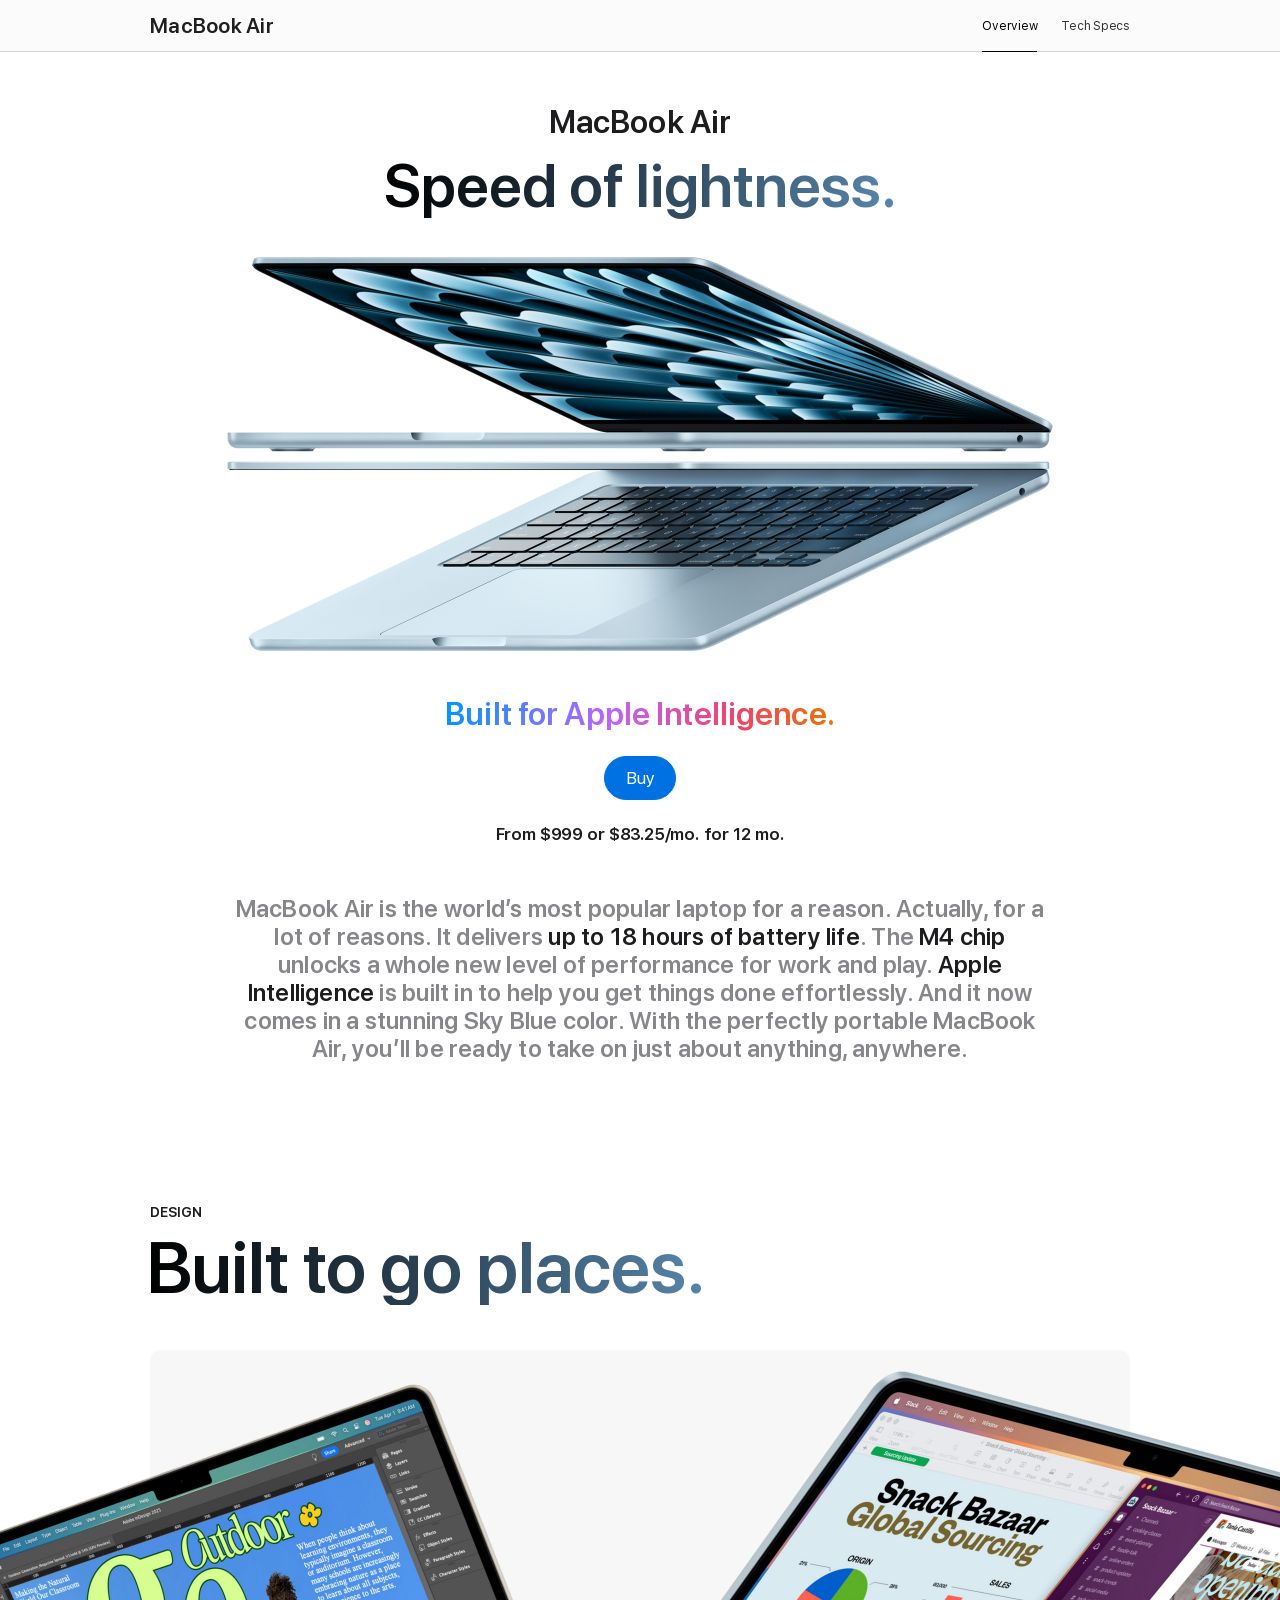
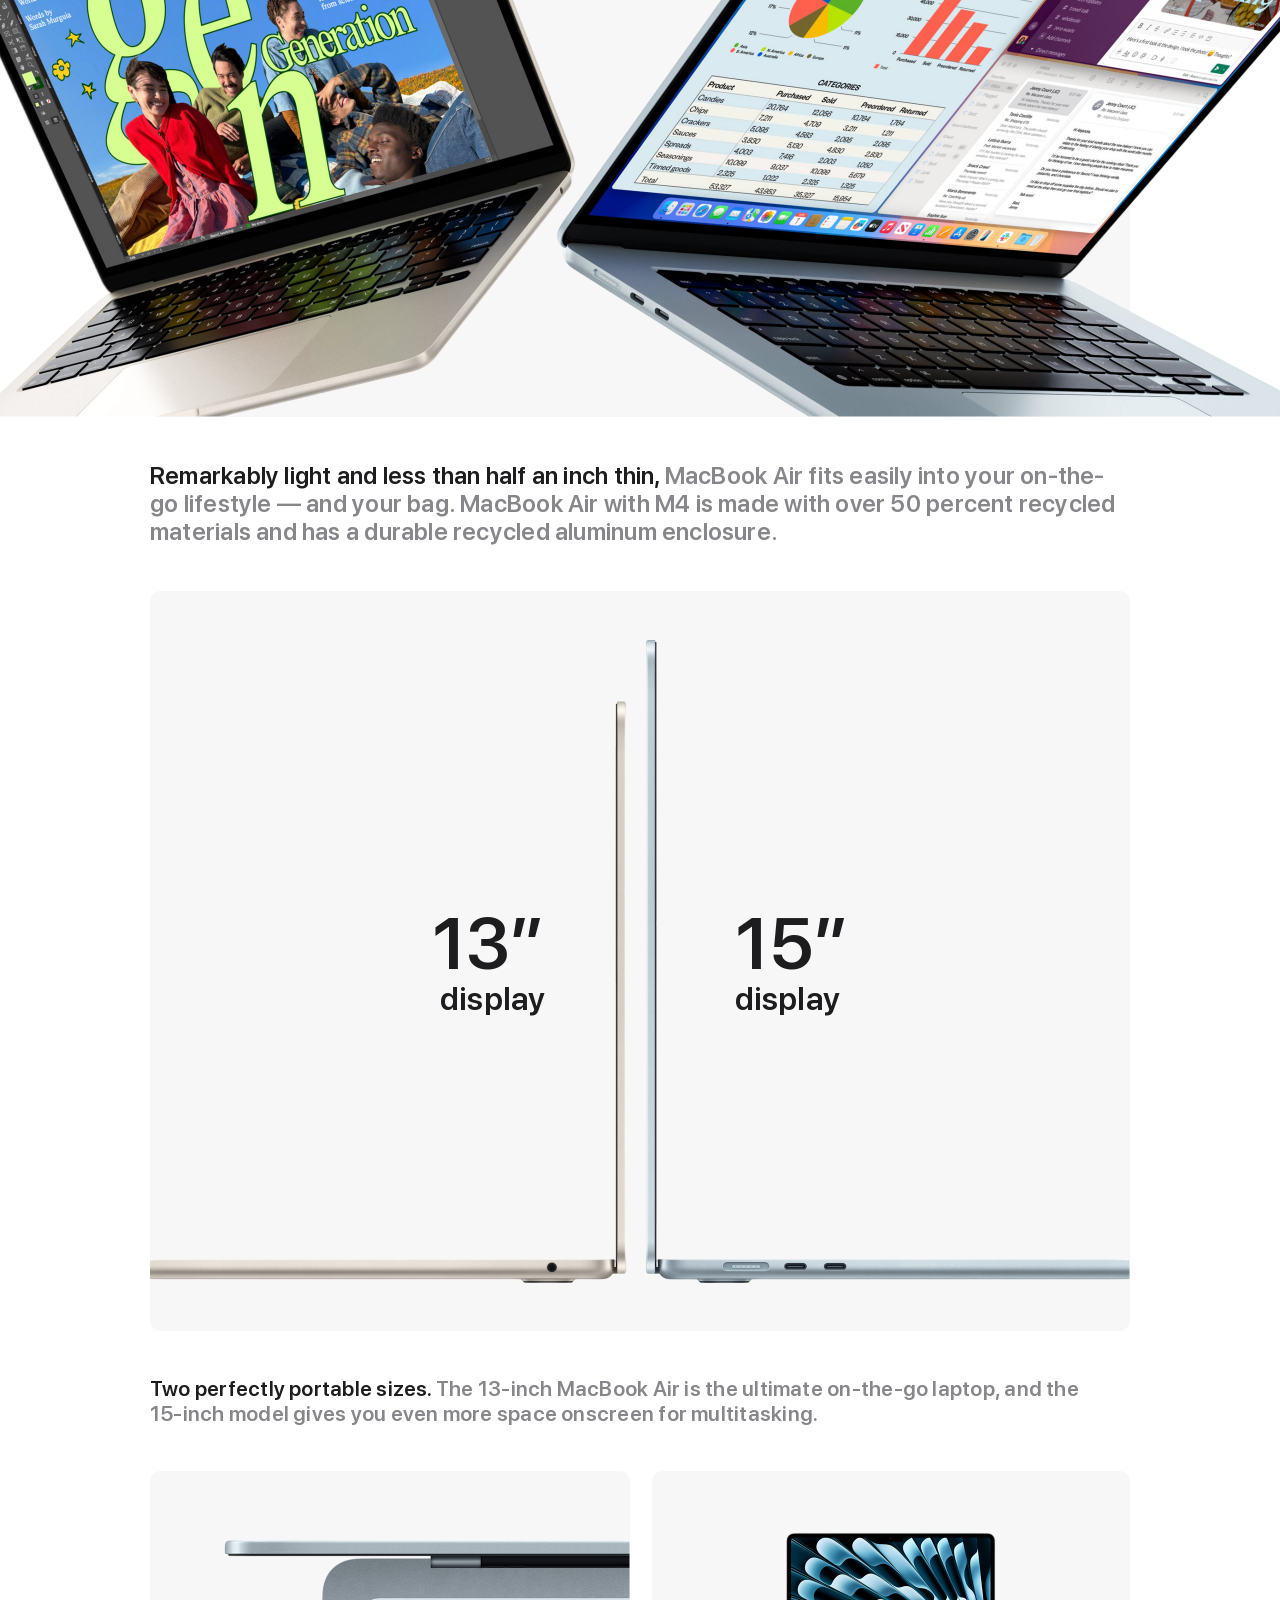
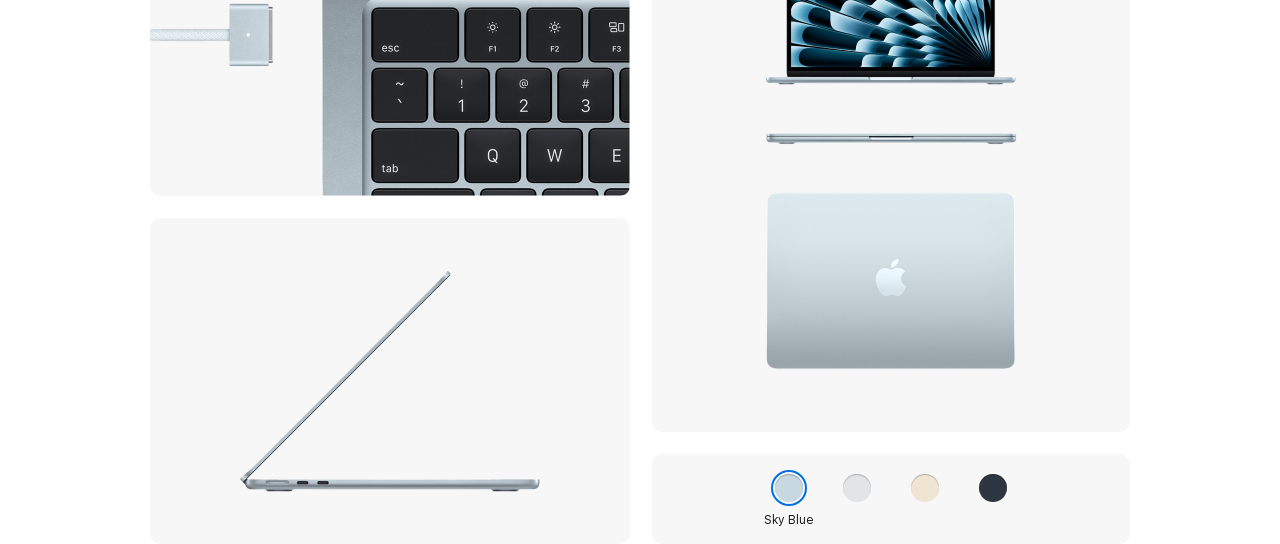
==== commit 7668ab5e: "Updated the header" ====
--- a/index.html
+++ b/index.html
@@ -12,19 +12,33 @@
     <header>
       <div class="content">
         <h1>MacBook&nbsp;Air</h1>
-        <button id="theme-switcher">
-          <svg width="20px" height="20px" viewBox="0 0 20 20" xmlns="http://www.w3.org/2000/svg">
-            <path d="m 10.016,14.015942 c 2.2091,0 4,-1.7909 4,-4 0,-2.20914 -1.7909,-4 -4,-4 z" fill="currentColor" />
-            <path
+        <button>
+          <svg viewBox="0 0 16 9" style="width: 16px; height: 9px">
+            <polyline
+              shape-rendering="geometricPrecision"
+              stroke="currentColor"
+              stroke-linecap="round"
+              vector-effect="non-scaling-stroke"
+              stroke-linejoin="round"
+              fill="none"
               fill-rule="evenodd"
-              clip-rule="evenodd"
-              d="m 10.016,0.01594203 c -5.52285,0 -10,4.47714997 -10,9.99999997 0,5.5228 4.47715,10 10,10 5.5228,0 10,-4.4772 10,-10 0,-5.52285 -4.4772,-9.99999997 -10,-9.99999997 z m 0,1.99999997 v 4 c -2.20914,0 -4,1.79086 -4,4 0,2.2091 1.79086,4 4,4 v 4 c 4.4183,0 8,-3.5817 8,-8 0,-4.41828 -3.5817,-8 -8,-8 z"
-              fill="currentColor"
-            />
+              points="15.265 .835 8 8.167 .735 .835"
+            ></polyline>
           </svg>
         </button>
+        <nav>
+          <ul>
+            <li>
+              <a href="/" class="active">Overview</a>
+            </li>
+            <li>
+              <a href="pages/tech.html">Tech Specs</a>
+            </li>
+          </ul>
+        </nav>
       </div>
     </header>
+    <div class="curtain"></div>
     <main>
       <section class="welcome">
         <div class="content">
@@ -175,12 +189,26 @@
                 </picture>
               </div>
               <div>
-                <!-- <picture class="picture-5">
-                  <source srcset="assets/images/design7-large.png, assets/images/design7-large@2x.png 2x" media="(min-width:66.75rem)" />
-                  <source srcset="assets/images/design7-medium.png, assets/images/design7-medium@2x.png 2x" media="(min-width:45.875rem)" />
-                  <source srcset="assets/images/design7-small.png, assets/images/design7-small@2x.png 2x" />
-                  <img src="assets/images/design7-large.png" alt="MacBook Air in Sky Blue color with color-matched MagSafe cable" />
-                </picture> -->
+                <picture class="picture-5">
+                  <source srcset="assets/images/design11-large@2x.png" media="(min-width:66.75rem)" />
+                  <source srcset="assets/images/design11-medium@2x.png" />
+                  <img src="assets/images/design11-large@2x.png" alt="Side view of MacBook Air in Sky Blue color" />
+                </picture>
+                <picture class="picture-5" style="display: none">
+                  <source srcset="assets/images/design12-large@2x.png" media="(min-width:66.75rem)" />
+                  <source srcset="assets/images/design12-medium@2x.png" />
+                  <img src="assets/images/design12-large@2x.png" alt="Side view of MacBook Air in Silver color" />
+                </picture>
+                <picture class="picture-5" style="display: none">
+                  <source srcset="assets/images/design13-large@2x.png" media="(min-width:66.75rem)" />
+                  <source srcset="assets/images/design13-medium@2x.png" />
+                  <img src="assets/images/design13-large@2x.png" alt="Side view of MacBook Air in Starlight color" />
+                </picture>
+                <picture class="picture-5" style="display: none">
+                  <source srcset="assets/images/design14-large@2x.png" media="(min-width:66.75rem)" />
+                  <source srcset="assets/images/design14-medium@2x.png" />
+                  <img src="assets/images/design14-large@2x.png" alt="Side view of MacBook Air in Midnight color" />
+                </picture>
               </div>
             </div>
           </div>
--- a/css/styles.css
+++ b/css/styles.css
@@ -1,17 +1,21 @@
 @import url("resets.css");
 @import url("variables.css");
 
+html {
+  font-family: var(--font-SF-Pro-Text-Regular);
+}
+
 body {
   min-width: 20rem;
-  background-color: var(--body-bg);
-  color: var(--body-fg);
+  background-color: var(--color-bg);
+  color: var(--color-fg-1);
   font-size: 1.0625rem;
   line-height: 1.4705882353;
   letter-spacing: -0.022em;
 }
 
 :focus-visible {
-  outline-color: var(--header-link-bg);
+  outline-color: dodgerblue;
 }
 
 /* ===== Utilities ===== */
@@ -62,34 +66,133 @@
 /* ===== Header ===== */
 
 header {
-  background-color: var(--header-bg);
-  color: var(--header-fg);
-  border-bottom: 1px solid var(--separator);
+  background-color: var(--color-bg-2);
+  color: var(--color-fg);
+  border-bottom: 1px solid var(--color-bg-1);
   -webkit-backdrop-filter: saturate(180%) blur(20px);
   backdrop-filter: saturate(180%) blur(20px);
   min-height: 48px;
-  position: sticky;
+  position: fixed;
   top: 0;
-  z-index: 1;
+  left: 0;
+  right: 0;
+  z-index: 2;
   padding: 0.6875rem 0;
 }
 
 header .content {
   display: flex;
   align-items: center;
+  flex-wrap: wrap;
+  margin-top: 0.0625rem;
 }
 
 header h1 {
+  font-family: var(--font-SF-Pro-Display-Semibold);
   font-size: 1.1875rem;
   line-height: 1.2622;
   letter-spacing: 0.012em;
-  opacity: 0.92;
-  font-family: var(--font-SF-Pro-Display-Semibold);
+  opacity: 0.88;
   margin-right: auto;
 }
 
 header button {
-  border-radius: 100px;
+  height: 1.4985rem;
+}
+
+header nav {
+  width: 100%;
+  height: 0;
+  opacity: 0;
+  visibility: hidden;
+  overflow: hidden;
+}
+
+header nav.nav-open {
+  height: inherit;
+  opacity: inherit;
+  visibility: inherit;
+  overflow: inherit;
+}
+
+header ul {
+  padding: 1.3125rem 1rem 1rem;
+}
+
+header li a {
+  font-size: 0.875rem;
+  line-height: 1.3;
+  letter-spacing: -0.02em;
+  height: 34px;
+  display: flex;
+  align-items: center;
+  opacity: 0.8;
+  position: relative;
+}
+
+header li .active {
+  opacity: 1;
+}
+
+header li .active::before {
+  content: "";
+  width: 1px;
+  height: 0.75rem;
+  position: absolute;
+  background-color: var(--color-fg);
+  left: -1rem;
+}
+
+.curtain {
+  position: fixed;
+  top: 0;
+  bottom: 0;
+  left: 0;
+  right: 0;
+  background-color: #e8e8ed66;
+  -webkit-backdrop-filter: blur(20px);
+  backdrop-filter: blur(20px);
+  z-index: 1;
+  opacity: 0;
+  visibility: hidden;
+}
+
+.curtain.curtain-open {
+  opacity: inherit;
+  visibility: inherit;
+}
+
+@media only screen and (min-width: 52.125rem) {
+  header button {
+    display: none;
+  }
+
+  header nav {
+    height: inherit;
+    opacity: inherit;
+    visibility: inherit;
+    overflow: inherit;
+    width: inherit;
+  }
+
+  header ul {
+    padding: 0;
+    display: flex;
+    gap: 1.5rem;
+  }
+
+  header li a {
+    font-size: 0.75rem;
+    line-height: 22px;
+    height: auto;
+  }
+
+  header li .active::before {
+    width: 100%;
+    height: 1px;
+    left: inherit;
+    bottom: -0.8125rem;
+  }
 }
 
 @media only screen and (min-width: 66.75rem) {
@@ -97,12 +200,16 @@
     font-size: 1.3125rem;
     line-height: 1.3335;
   }
+
+  header li .active::before {
+    bottom: -0.938rem;
+  }
 }
 
 /* ===== Section - Welcome ===== */
 
 .welcome {
-  padding: 2.5rem 0 5.9375rem;
+  padding: 5.5rem 0 5.9375rem;
 }
 
 .welcome .content h2 {
@@ -166,7 +273,7 @@
 
 @media only screen and (min-width: 45.875rem) {
   .welcome {
-    padding: 5.625rem 0 8.4375rem;
+    padding: 8.625rem 0 8.4375rem;
   }
 
   .welcome .content h2 {
@@ -205,7 +312,7 @@
 
 @media only screen and (min-width: 66.75rem) {
   .welcome {
-    padding: 3.25rem 0 8.75rem;
+    padding: 6.5rem 0 8.75rem;
   }
 
   .welcome .content h2 {
@@ -531,6 +638,9 @@
   .container .gallery:last-child .picture-5 {
     height: 100%;
     margin: 0;
+    display: flex;
+    align-items: center;
+    justify-content: center;
   }
 
   .design .content .picture-3 img {
@@ -547,6 +657,10 @@
     width: 21.25rem;
     transform: translateY(0);
   }
+
+  .design .content .picture-5 img {
+    width: 13.375rem;
+  }
 }
 
 @media only screen and (min-width: 66.75rem) {
@@ -619,4 +733,8 @@
   .container .gallery:first-child .picture-3 {
     margin: 0 0 1.375rem;
   }
-}
+
+  .design .content .picture-5 img {
+    width: 18.875rem;
+  }
+}
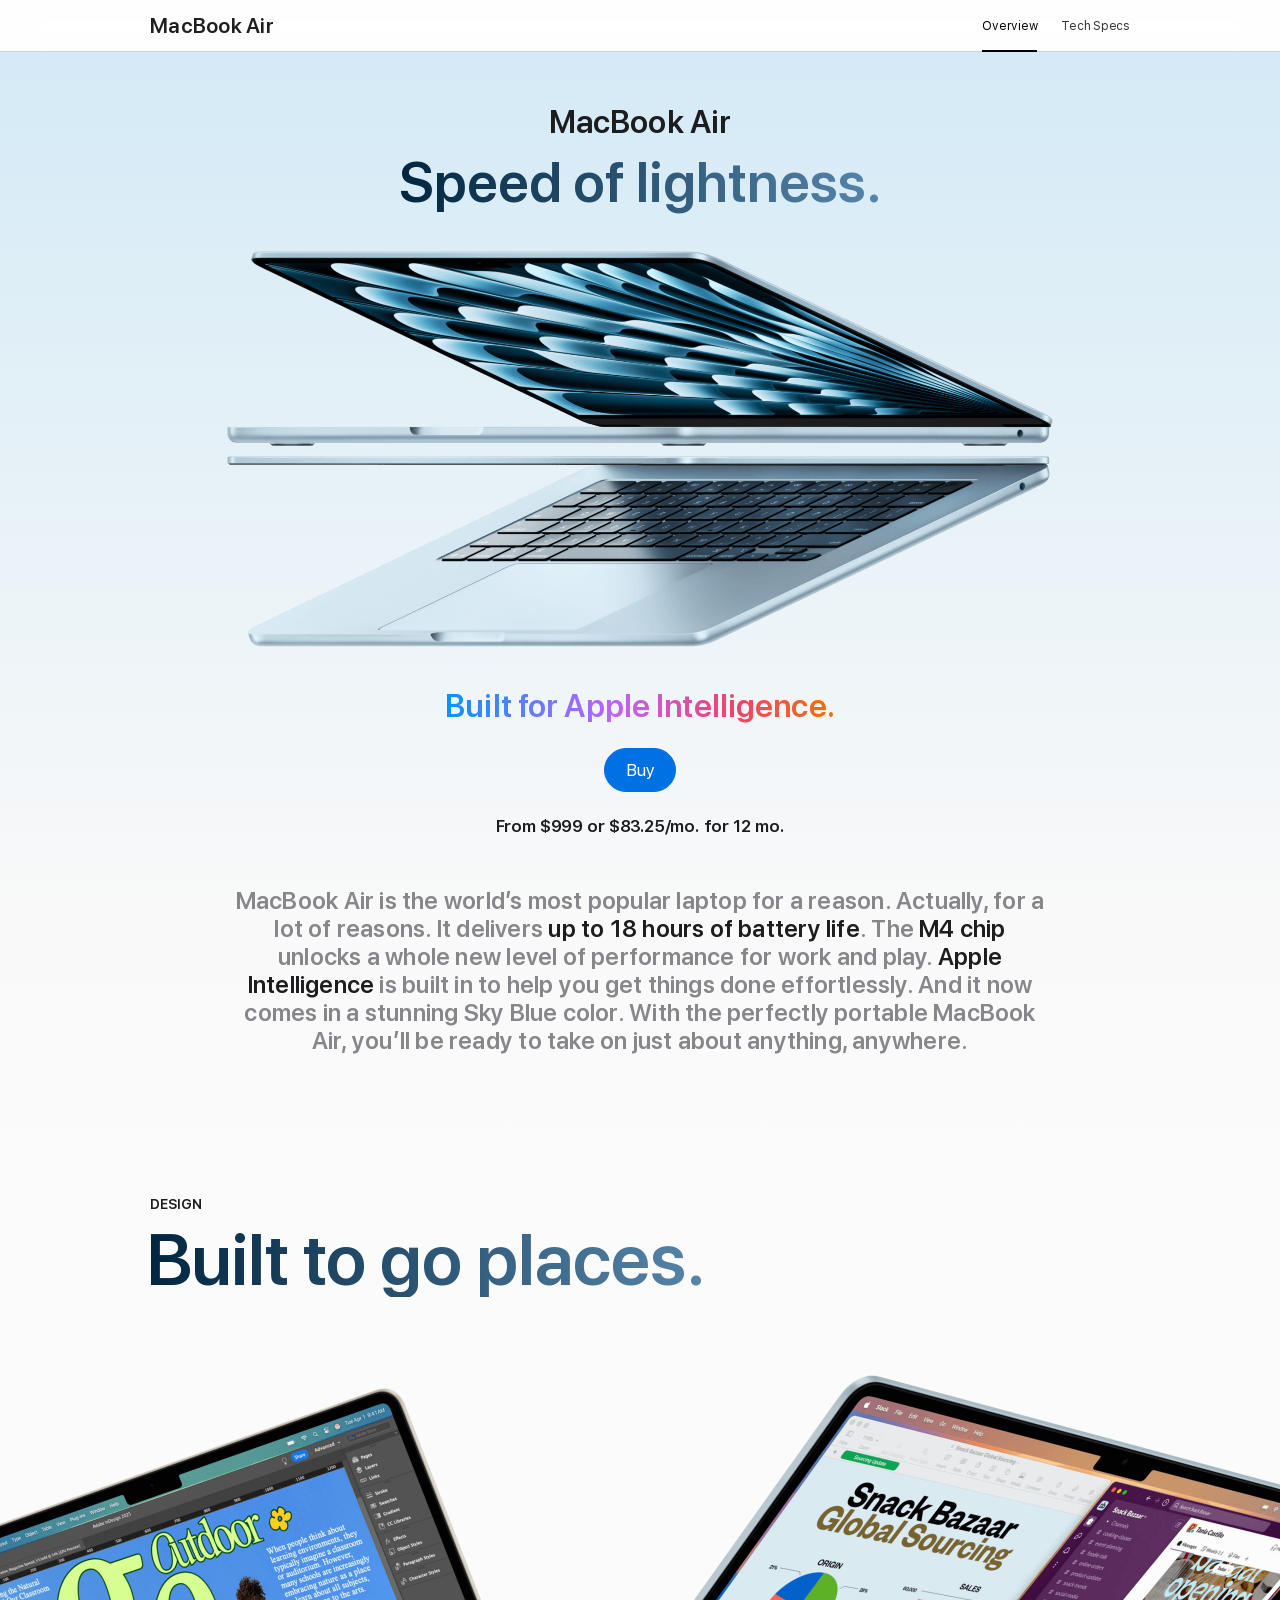
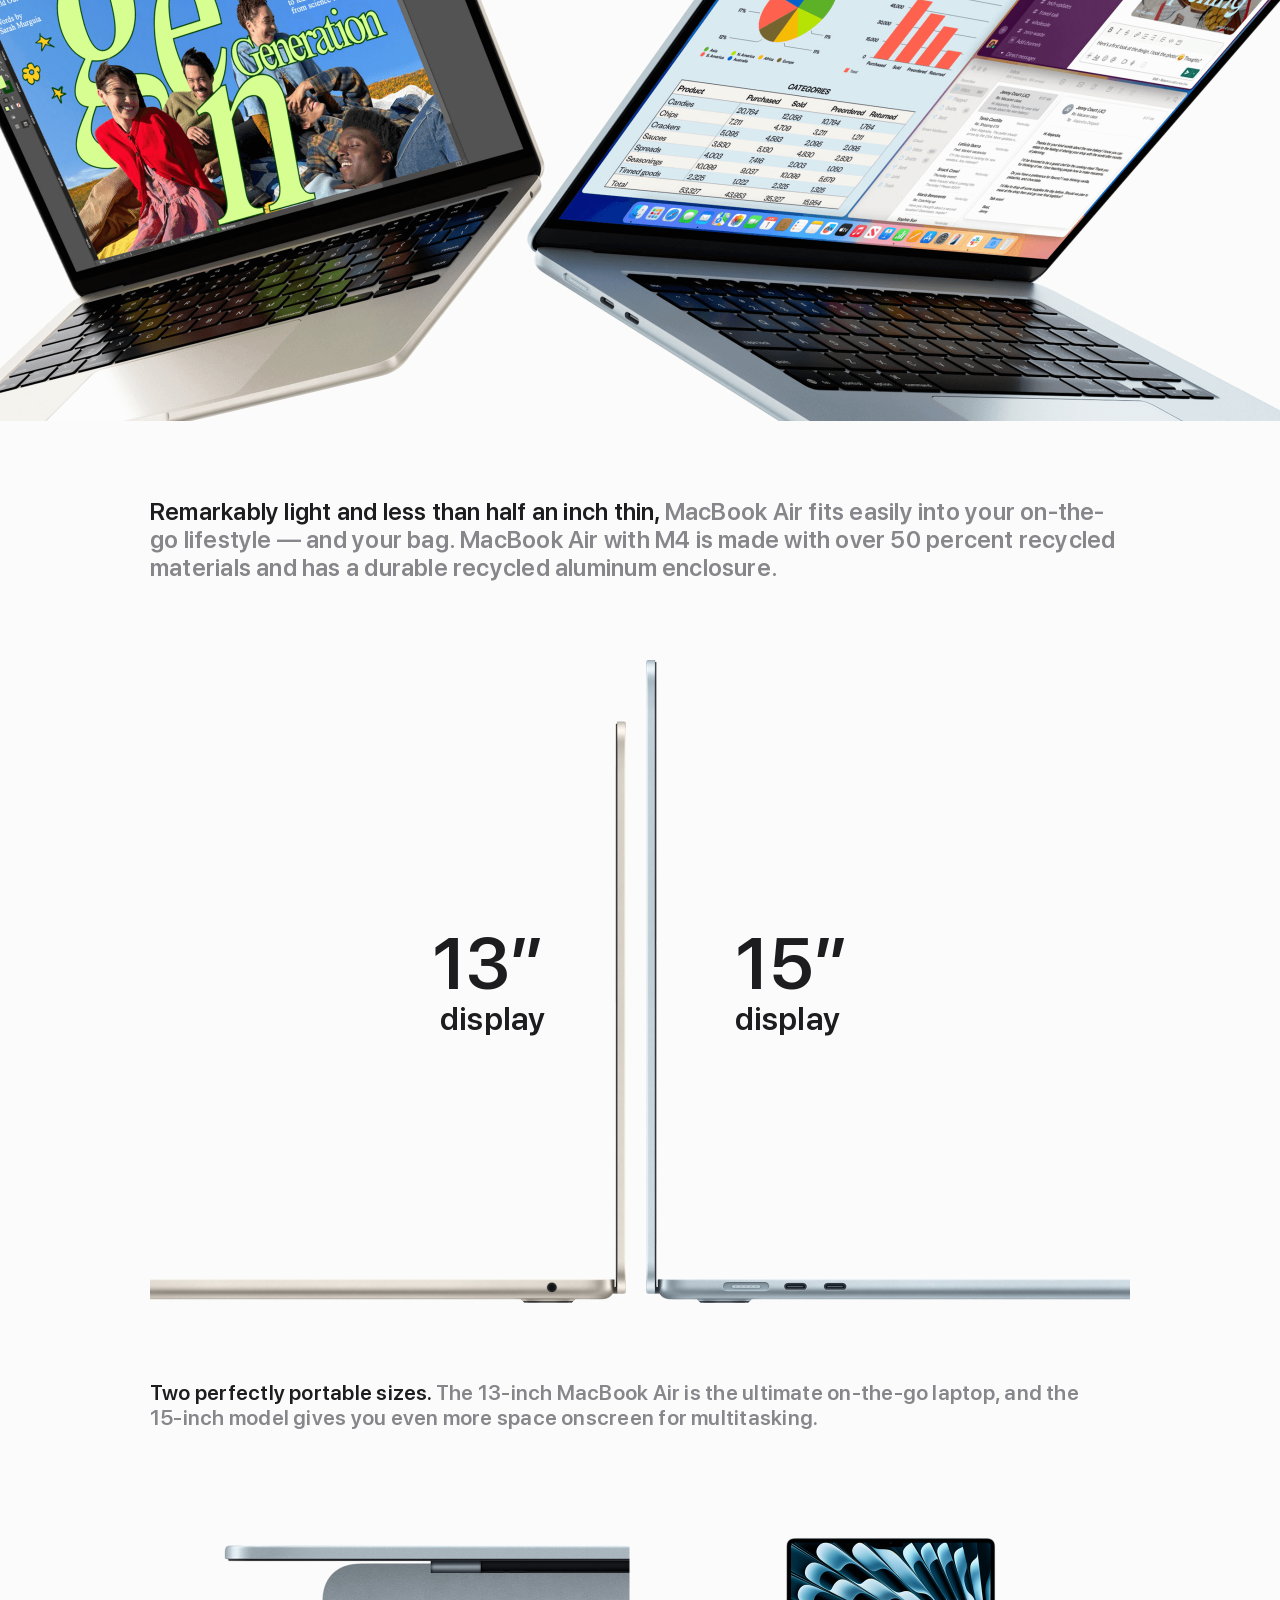
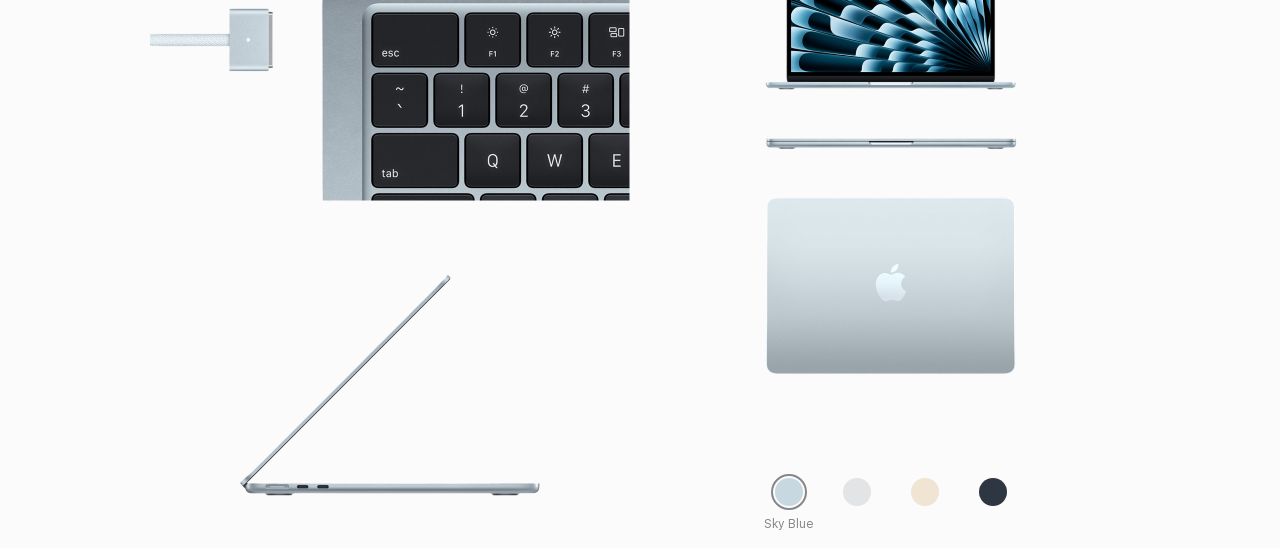
==== commit 97e3fa84: "Updated the images" ====
--- a/index.html
+++ b/index.html
@@ -11,7 +11,7 @@
   <body>
     <header>
       <div class="content">
-        <h1>MacBook&nbsp;Air</h1>
+        <h1 class="sf-pro-display-semibold">MacBook&nbsp;Air</h1>
         <button>
           <svg viewBox="0 0 16 9" style="width: 16px; height: 9px">
             <polyline
@@ -38,27 +38,27 @@
         </nav>
       </div>
     </header>
-    <div class="curtain"></div>
+    <div></div>
     <main>
       <section class="welcome">
         <div class="content">
-          <h2>MacBook&nbsp;Air</h2>
-          <p class="tagline">
+          <h2 class="sf-pro-display-semibold">MacBook&nbsp;Air</h2>
+          <p class="tagline sf-pro-display-semibold">
             <span class="heading-text">Speed of lightness.</span>
           </p>
           <picture>
-            <source srcset="assets/images/hero-large@2x.png" media="(min-width:66.75rem)" />
-            <source srcset="assets/images/hero-medium@2x.png" media="(min-width:45.875rem)" />
-            <source srcset="assets/images/hero-small@2x.png" />
-            <img src="assets/images/hero-large@2x.png" alt="Two open MacBook Air laptops in Sky Blue color forming arrow shape, emphasizing narrow profile" />
+            <source srcset="assets/images/hero-large.png" media="(min-width:66.75rem)" />
+            <source srcset="assets/images/hero-medium.png" media="(min-width:45.875rem)" />
+            <source srcset="assets/images/hero-small.png" />
+            <img src="assets/images/hero-large.png" alt="Two open MacBook Air laptops in Sky Blue color forming arrow shape, emphasizing narrow profile" />
           </picture>
           <div class="description">
-            <p class="ai">
+            <p class="ai sf-pro-display-semibold">
               <span class="ai-text">Built for Apple&nbsp;Intelligence.</span>
             </p>
-            <a class="button" href="">Buy</a>
+            <a class="button" href="https://www.apple.com/shop/buy-mac/macbook-air">Buy</a>
             <p class="price">From $999 or $83.25/mo. for 12 mo.</p>
-            <p class="info">
+            <p class="info sf-pro-display-semibold">
               MacBook Air is the world’s most popular laptop for a reason. Actually, for a lot of reasons. It delivers <em>up to 18 hours of battery life</em>. The <em>M4 chip</em> unlocks a whole new
               level of performance for work and play. <em>Apple Intelligence</em> is built in to help you get things done effortlessly. And it now comes in a stunning Sky Blue color. With the
               perfectly portable MacBook Air, you’ll be ready to take on just about anything, anywhere.
@@ -68,29 +68,29 @@
       </section>
       <section class="design">
         <div class="content">
-          <h2>Design</h2>
-          <p class="heading-text">Built to go places.</p>
+          <h2 class="sf-pro-text-semibold">Design</h2>
+          <p class="heading-text sf-pro-display-semibold">Built to go places.</p>
           <picture class="picture-1">
-            <source srcset="assets/images/design-large@2x.png" media="(min-width:66.75rem)" />
-            <source srcset="assets/images/design-medium@2x.png" media="(min-width:45.875rem)" />
-            <source srcset="assets/images/design-small@2x.png" />
+            <source srcset="assets/images/design-large.png" media="(min-width:66.75rem)" />
+            <source srcset="assets/images/design-medium.png" media="(min-width:45.875rem)" />
+            <source srcset="assets/images/design-small.png" />
             <img
-              src="assets/images/design-large@2x.png"
+              src="assets/images/design-large.png"
               alt="Partially open 13-inch and 15-inch MacBook Air  — one screen shows design work in progress, the other shows multitasking across email and spreadsheets"
             />
           </picture>
-          <p class="info">
+          <p class="info sf-pro-display-semibold">
             <em>Remarkably light and less than half an inch thin,</em> MacBook&nbsp;Air fits easily into your on-the-go lifestyle — and your bag. MacBook&nbsp;Air with M4 is made with over
             50&nbsp;percent recycled materials and has a durable recycled aluminum&nbsp;enclosure.
           </p>
           <div class="size">
             <picture class="picture-2">
-              <source srcset="assets/images/design2-large@2x.png" media="(min-width:66.75rem)" />
-              <source srcset="assets/images/design2-medium@2x.png" media="(min-width:45.875rem)" />
-              <source srcset="assets/images/design2-small@2x.png" />
-              <img src="assets/images/design2-large@2x.png" alt="13-inch and 15-inch MacBook Air back-to-back, showing size difference" />
+              <source srcset="assets/images/design-sizes-large.png" media="(min-width:66.75rem)" />
+              <source srcset="assets/images/design-sizes-medium.png" media="(min-width:45.875rem)" />
+              <source srcset="assets/images/design-sizes-small.png" />
+              <img src="assets/images/design-sizes-large.png" alt="13-inch and 15-inch MacBook Air back-to-back, showing size difference" />
             </picture>
-            <div class="size-info">
+            <div class="size-info sf-pro-display-semibold">
               <div>
                 <span>13”</span>
                 <span>display</span>
@@ -101,8 +101,8 @@
               </div>
             </div>
           </div>
-          <p class="info-2">
-            <em>Two perfectly portable sizes.</em> The 13‑inch MacBook&nbsp;Air is the ultimate on-the-go laptop, and the 15‑inch model gives you even more space onscreen for&nbsp;multitasking.
+          <p class="info-2 sf-pro-display-semibold">
+            <em>Two perfectly portable sizes.</em> The 13‑inch MacBook&nbsp;Air is the ultimate on-the-go laptop, and the 15‑inch&nbsp;model gives you even more space onscreen for&nbsp;multitasking.
           </p>
           <div class="container">
             <div class="gallery">
--- a/css/styles.css
+++ b/css/styles.css
@@ -1,4 +1,5 @@
 @import url("resets.css");
+@import url("fonts.css");
 @import url("variables.css");
 
 html {
@@ -7,48 +8,56 @@
 
 body {
   min-width: 20rem;
-  background-color: var(--color-bg);
-  color: var(--color-fg-1);
+  background-color: var(--color-pale-white);
+  color: var(--color-medium-grey);
   font-size: 1.0625rem;
   line-height: 1.4705882353;
   letter-spacing: -0.022em;
 }
 
 :focus-visible {
-  outline-color: dodgerblue;
+  outline-color: var(--color-dodger-blue);
 }
 
 /* ===== Utilities ===== */
 
-.ai-text {
-  background-image: var(--ai-gradient);
+.sf-pro-display-semibold {
+  font-family: var(--font-SF-Pro-Display-Semibold);
+}
+
+.sf-pro-text-semibold {
+  font-family: var(--font-SF-Pro-Text-Semibold);
+}
+
+.ai-text,
+.heading-text {
+  color: var(--color-white);
   background-clip: text;
   -webkit-text-fill-color: transparent;
   white-space: nowrap;
   display: inline;
 }
 
+.ai-text {
+  background-image: var(--ai-gradient);
+}
+
 .heading-text {
-  font-family: var(--font-SF-Pro-Display-Semibold);
   background-image: var(--heading-gradient);
-  background-clip: text;
-  -webkit-text-fill-color: transparent;
-  white-space: nowrap;
-  display: inline;
 }
 
 .button {
-  background-color: var(--header-link-bg);
-  color: var(--header-link-fg);
+  background-color: var(--color-dodger-blue);
+  color: var(--color-white);
   text-align: center;
-  border: 1px solid var(--header-link-bg);
+  border: 1px solid var(--color-dodger-blue);
   border-radius: 100px;
   white-space: nowrap;
 }
 
 em {
   font-style: normal;
-  color: var(--title);
+  color: var(--color-almost-black);
 }
 
 .content {
@@ -57,18 +66,37 @@
   margin: 0 auto;
 }
 
+.welcome .content,
+.design .content {
+  max-width: 25.4375rem;
+}
+
+@media only screen and (min-width: 45.875rem) {
+  .welcome .content,
+  .design .content {
+    max-width: 46rem;
+  }
+}
+
 @media only screen and (min-width: 52.125rem) {
   .content {
     padding: 0 1.375rem;
   }
 }
 
+@media only screen and (min-width: 66.75rem) {
+  .welcome .content,
+  .design .content {
+    max-width: 64rem;
+  }
+}
+
 /* ===== Header ===== */
 
 header {
-  background-color: var(--color-bg-2);
-  color: var(--color-fg);
-  border-bottom: 1px solid var(--color-bg-1);
+  background-color: var(--color-alpha-white);
+  color: var(--color-black);
+  border-bottom: 1px solid var(--color-silver);
   -webkit-backdrop-filter: saturate(180%) blur(20px);
   backdrop-filter: saturate(180%) blur(20px);
   min-height: 48px;
@@ -80,6 +108,10 @@
   padding: 0.6875rem 0;
 }
 
+header.nav-open {
+  background-color: var(--color-white);
+}
+
 header .content {
   display: flex;
   align-items: center;
@@ -88,7 +120,6 @@
 }
 
 header h1 {
-  font-family: var(--font-SF-Pro-Display-Semibold);
   font-size: 1.1875rem;
   line-height: 1.2622;
   letter-spacing: 0.012em;
@@ -98,6 +129,14 @@
 
 header button {
   height: 1.4985rem;
+}
+
+header button svg {
+  transition: transform 300ms linear;
+}
+
+header.nav-open button svg {
+  transform: rotateX(180deg);
 }
 
 header nav {
@@ -106,9 +145,10 @@
   opacity: 0;
   visibility: hidden;
   overflow: hidden;
-}
-
-header nav.nav-open {
+  transition: all 600ms linear;
+}
+
+header.nav-open nav {
   height: inherit;
   opacity: inherit;
   visibility: inherit;
@@ -136,20 +176,21 @@
 
 header li .active::before {
   content: "";
-  width: 1px;
+  width: 2px;
   height: 0.75rem;
   position: absolute;
-  background-color: var(--color-fg);
+  background-color: var(--color-black);
   left: -1rem;
 }
 
-.curtain {
+header + div {
   position: fixed;
   top: 0;
   bottom: 0;
   left: 0;
   right: 0;
-  background-color: #e8e8ed66;
+  height: 100vh;
+  background-color: var(--color-alpha-white);
   -webkit-backdrop-filter: blur(20px);
   backdrop-filter: blur(20px);
   z-index: 1;
@@ -157,7 +198,7 @@
   visibility: hidden;
 }
 
-.curtain.curtain-open {
+header + div.curtain-open {
   opacity: inherit;
   visibility: inherit;
 }
@@ -178,18 +219,18 @@
   header ul {
     padding: 0;
     display: flex;
-    gap: 1.5rem;
   }
 
   header li a {
     font-size: 0.75rem;
     line-height: 22px;
     height: auto;
+    margin-left: 1.5rem;
   }
 
   header li .active::before {
     width: 100%;
-    height: 1px;
+    height: 2px;
     left: inherit;
     bottom: -0.8125rem;
   }
@@ -209,42 +250,43 @@
 /* ===== Section - Welcome ===== */
 
 .welcome {
-  padding: 5.5rem 0 5.9375rem;
-}
-
-.welcome .content h2 {
+  margin-top: 3rem;
+  padding: 2.5rem 0 5.9375rem;
+  background: linear-gradient(180deg, #d4eaf6, #f9f9f9 75%, #fbfbfb);
+}
+
+.welcome h2 {
   text-align: center;
-  font-size: 1.5rem;
+  font-size: 1.3125rem;
   line-height: 1.1666666667;
   letter-spacing: 0.009em;
-  font-family: var(--font-SF-Pro-Display-Semibold);
-  color: var(--title);
-}
-
-.welcome .content .tagline {
+  color: var(--color-almost-black);
+  margin-bottom: 0.5rem;
+}
+
+.welcome .tagline {
   text-align: center;
-  font-size: 2.1875rem;
+  font-size: 2.125rem;
   line-height: 1.257144;
   letter-spacing: 0em;
 }
 
-.welcome .content picture {
-  max-width: 19.5rem;
+.welcome picture {
+  max-width: 18.969rem;
   margin: 2.3125rem auto 2.8rem;
 }
 
-.welcome .content .description {
+.welcome .description {
   text-align: center;
 }
 
-.welcome .content .description .ai {
-  font-family: var(--font-SF-Pro-Display-Semibold);
+.welcome .ai {
   font-size: 1.3125rem;
   line-height: 1.1904761905;
   letter-spacing: 0.011em;
 }
 
-.welcome .content .description a {
+.welcome .button {
   font-size: 1.0625rem;
   line-height: 1.1764805882;
   letter-spacing: -0.022em;
@@ -253,17 +295,16 @@
   margin: 1rem 0;
 }
 
-.welcome .content .description .price {
+.welcome .price {
   white-space: nowrap;
   font-size: 0.875rem;
   font-family: var(--font-SF-Pro-Text-Semibold);
-  color: var(--title);
+  color: var(--color-almost-black);
   line-height: 1.2857742857;
   letter-spacing: -0.016em;
 }
 
-.welcome .content .description .info {
-  font-family: var(--font-SF-Pro-Display-Semibold);
+.welcome .info {
   font-size: 1.3125rem;
   line-height: 1.1904761905;
   letter-spacing: 0.011em;
@@ -273,74 +314,76 @@
 
 @media only screen and (min-width: 45.875rem) {
   .welcome {
-    padding: 8.625rem 0 8.4375rem;
-  }
-
-  .welcome .content h2 {
+    padding: 5.625rem 0 8.4375rem;
+  }
+
+  .welcome h2 {
     font-size: 1.75rem;
     line-height: 1.1428571429;
     letter-spacing: 0.007em;
   }
 
-  .welcome .content .tagline {
+  .welcome .tagline {
     font-size: 3.5rem;
     line-height: 1.0714285714;
     margin-top: 0.875rem;
   }
 
-  .welcome .content picture {
-    max-width: 45.25rem;
+  .welcome picture {
+    max-width: 45.3125rem;
     margin: 4.6875rem auto;
   }
 
-  .welcome .content .description .ai {
+  .welcome .ai {
     font-size: 1.75rem;
     line-height: 1.1428571429;
     letter-spacing: 0.007em;
   }
 
-  .welcome .content .description .price {
+  .welcome .price {
     font-size: 1.0625rem;
     line-height: 1.2353641176;
     letter-spacing: -0.022em;
   }
 
-  .welcome .content .description .info {
+  .welcome .info {
     max-width: 36rem;
   }
 }
 
 @media only screen and (min-width: 66.75rem) {
   .welcome {
-    padding: 6.5rem 0 8.75rem;
-  }
-
-  .welcome .content h2 {
+    margin-top: 3.25rem;
+    padding: 3.25rem 0 8.75rem;
+  }
+
+  .welcome h2 {
     font-size: 2rem;
     line-height: 1.125;
     letter-spacing: 0.004em;
   }
 
-  .welcome .content .tagline {
-    font-size: 3.75rem;
-  }
-
-  .welcome .content picture {
-    max-width: 51.75rem;
+  .welcome .tagline {
+    font-size: 3.5rem;
+    margin-top: 0.8125rem;
+  }
+
+  .welcome picture {
+    max-width: 51.625rem;
     margin: 2.375rem auto 2.6rem;
   }
 
-  .welcome .content .description .ai {
+  .welcome .ai {
     font-size: 2rem;
     line-height: 1.125;
     letter-spacing: 0.004em;
   }
 
-  .welcome .content .description a {
+  .welcome .button {
     margin: 1.5rem 0;
   }
 
-  .welcome .content .description .info {
+  .welcome .info {
     font-size: 1.5rem;
     line-height: 1.1666666667;
     letter-spacing: 0.009em;
@@ -354,56 +397,48 @@
   overflow-x: hidden;
 }
 
-.design .content {
-  max-width: 25.4375rem;
-}
-
-.design .content h2 {
-  font-family: var(--font-SF-Pro-Text-Semibold);
+.design h2 {
   text-transform: uppercase;
   font-size: 0.875rem;
   line-height: 1.2857742857;
   letter-spacing: -0.016em;
-  color: var(--title);
-}
-
-.design .content .heading-text {
+  color: var(--color-almost-black);
+}
+
+.design .heading-text {
   line-height: 1.257144;
   letter-spacing: 0em;
-  font-size: 2.1875rem;
+  font-size: 2.125rem;
   margin-top: 0.375rem;
   display: inline-block;
   margin-left: -0.0625rem;
 }
 
-.design .content picture {
-  margin: 2.8125rem 0;
-  background-color: var(--image-bg);
-  border-radius: var(--radius);
-}
-
-.design .content .picture-1 {
+.design picture {
+  margin: 4.8125rem 0;
+}
+
+.design .picture-1 {
   display: flex;
   align-items: center;
   justify-content: center;
 }
 
-.design .content .picture-1 img {
-  width: 45.875rem;
-}
-
-.design .content .info {
-  font-family: var(--font-SF-Pro-Display-Semibold);
+.design .picture-1 img {
+  width: 35.75rem;
+}
+
+.design .info {
   font-size: 1.3125rem;
   line-height: 1.1904761905;
   letter-spacing: 0.011em;
 }
 
-.design .content .size {
+.design .size {
   position: relative;
 }
 
-.design .content .size-info {
+.design .size-info {
   position: absolute;
   top: 0;
   bottom: 0;
@@ -414,38 +449,36 @@
   justify-content: center;
 }
 
-.design .content .size-info div:first-child,
-.design .content .size-info div:last-child {
+.design .size-info div:first-child,
+.design .size-info div:last-child {
   width: 100%;
   display: flex;
   flex-direction: column;
-  font-family: var(--font-SF-Pro-Display-Semibold);
-  color: var(--title);
-}
-
-.design .content .size-info div:first-child {
+  color: var(--color-almost-black);
+}
+
+.design .size-info div:first-child {
   text-align: right;
   margin-right: 2.5rem;
 }
 
-.design .content .size-info div:last-child {
+.design .size-info div:last-child {
   margin-left: 2.5rem;
 }
 
-.design .content .size-info div span:first-child {
+.design .size-info div span:first-child {
   font-size: 2.5rem;
   line-height: 1.1;
   letter-spacing: 0em;
 }
 
-.design .content .size-info div span:last-child {
+.design .size-info div span:last-child {
   font-size: 1.1875rem;
   line-height: 1.21053;
   letter-spacing: 0.012em;
 }
 
-.design .content .info-2 {
-  font-family: var(--font-SF-Pro-Display-Semibold);
+.design .info-2 {
   font-size: 1.1875rem;
   line-height: 1.21053;
   letter-spacing: 0.012em;
@@ -563,35 +596,31 @@
 }
 
 @media only screen and (min-width: 45.875rem) {
-  .design .content {
-    max-width: 46rem;
-  }
-
-  .design .content .heading-text {
+  .design .heading-text {
     line-height: 1.0714285714;
     font-size: 3.5rem;
     margin-top: 0.5rem;
     margin-left: -0.125rem;
   }
 
-  .design .content .picture-1 img {
-    width: 66.75rem;
-  }
-
-  .design .content .size-info div:first-child {
+  .design .picture-1 img {
+    width: 52.469rem;
+  }
+
+  .design .size-info div:first-child {
     margin-right: 4.5rem;
   }
 
-  .design .content .size-info div:last-child {
+  .design .size-info div:last-child {
     margin-left: 4.5rem;
   }
 
-  .design .content .size-info div span:first-child {
+  .design .size-info div span:first-child {
     font-size: 3.5rem;
     line-height: 1.0714285714;
   }
 
-  .design .content .size-info div span:last-child {
+  .design .size-info div span:last-child {
     font-size: 1.75rem;
     line-height: 1.1428571429;
     letter-spacing: 0.007em;
@@ -664,46 +693,42 @@
 }
 
 @media only screen and (min-width: 66.75rem) {
-  .design .content {
-    max-width: 64rem;
-  }
-
-  .design .content .heading-text {
+  .design .heading-text {
     line-height: 1.0555555556;
     font-size: 4.5rem;
     margin-left: -0.1875rem;
   }
 
-  .design .content .picture-1 img {
-    width: 108rem;
-  }
-
-  .design .content .info {
+  .design .picture-1 img {
+    width: 89.25rem;
+  }
+
+  .design .info {
     font-size: 1.5rem;
     line-height: 1.16667;
     letter-spacing: 0.009em;
   }
 
-  .design .content .size-info div:first-child {
+  .design .size-info div:first-child {
     margin-right: 5.9325rem;
   }
 
-  .design .content .size-info div:last-child {
+  .design .size-info div:last-child {
     margin-left: 5.9325rem;
   }
 
-  .design .content .size-info div span:first-child {
+  .design .size-info div span:first-child {
     font-size: 4.5rem;
     line-height: 1.0555555556;
   }
 
-  .design .content .size-info div span:last-child {
+  .design .size-info div span:last-child {
     font-size: 2rem;
     line-height: 1.125;
     letter-spacing: 0.004em;
   }
 
-  .design .content .info-2 {
+  .design .info-2 {
     font-size: 1.3125rem;
     line-height: 1.1904761905;
     letter-spacing: 0.011em;
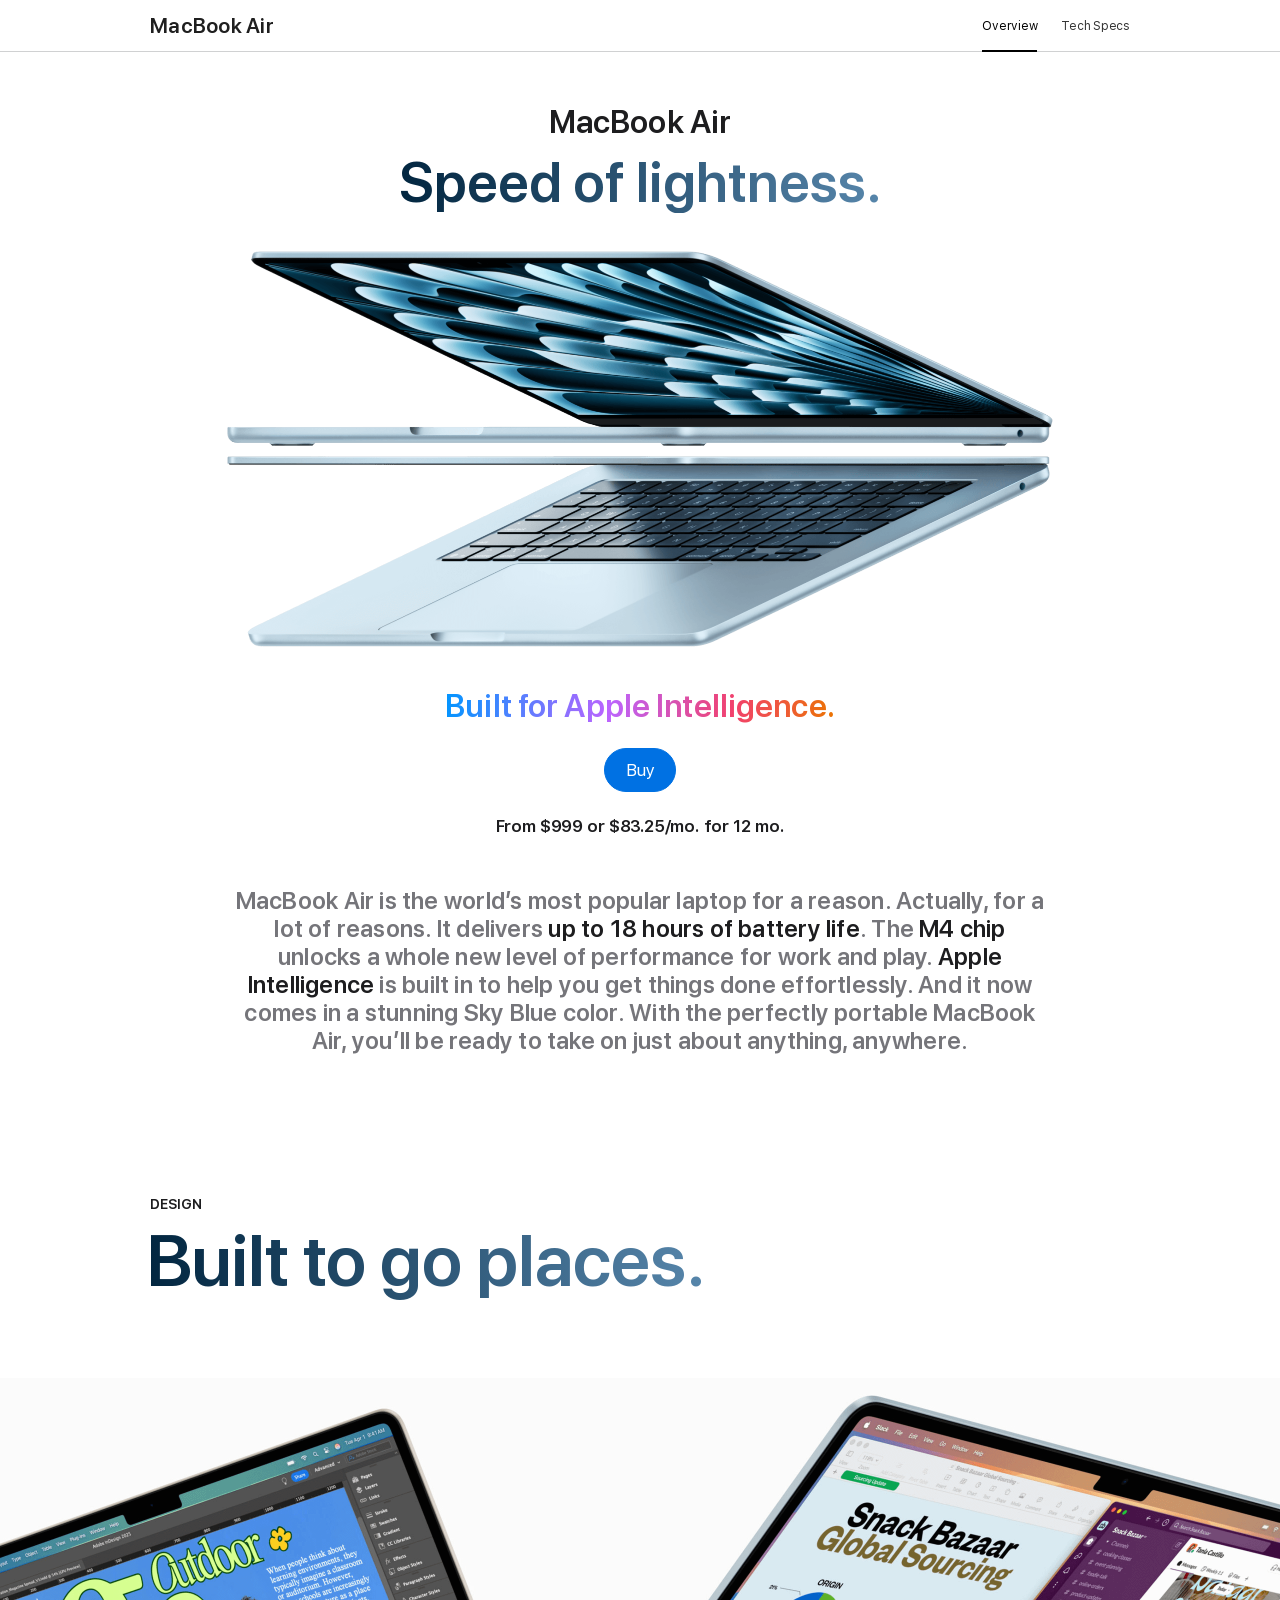
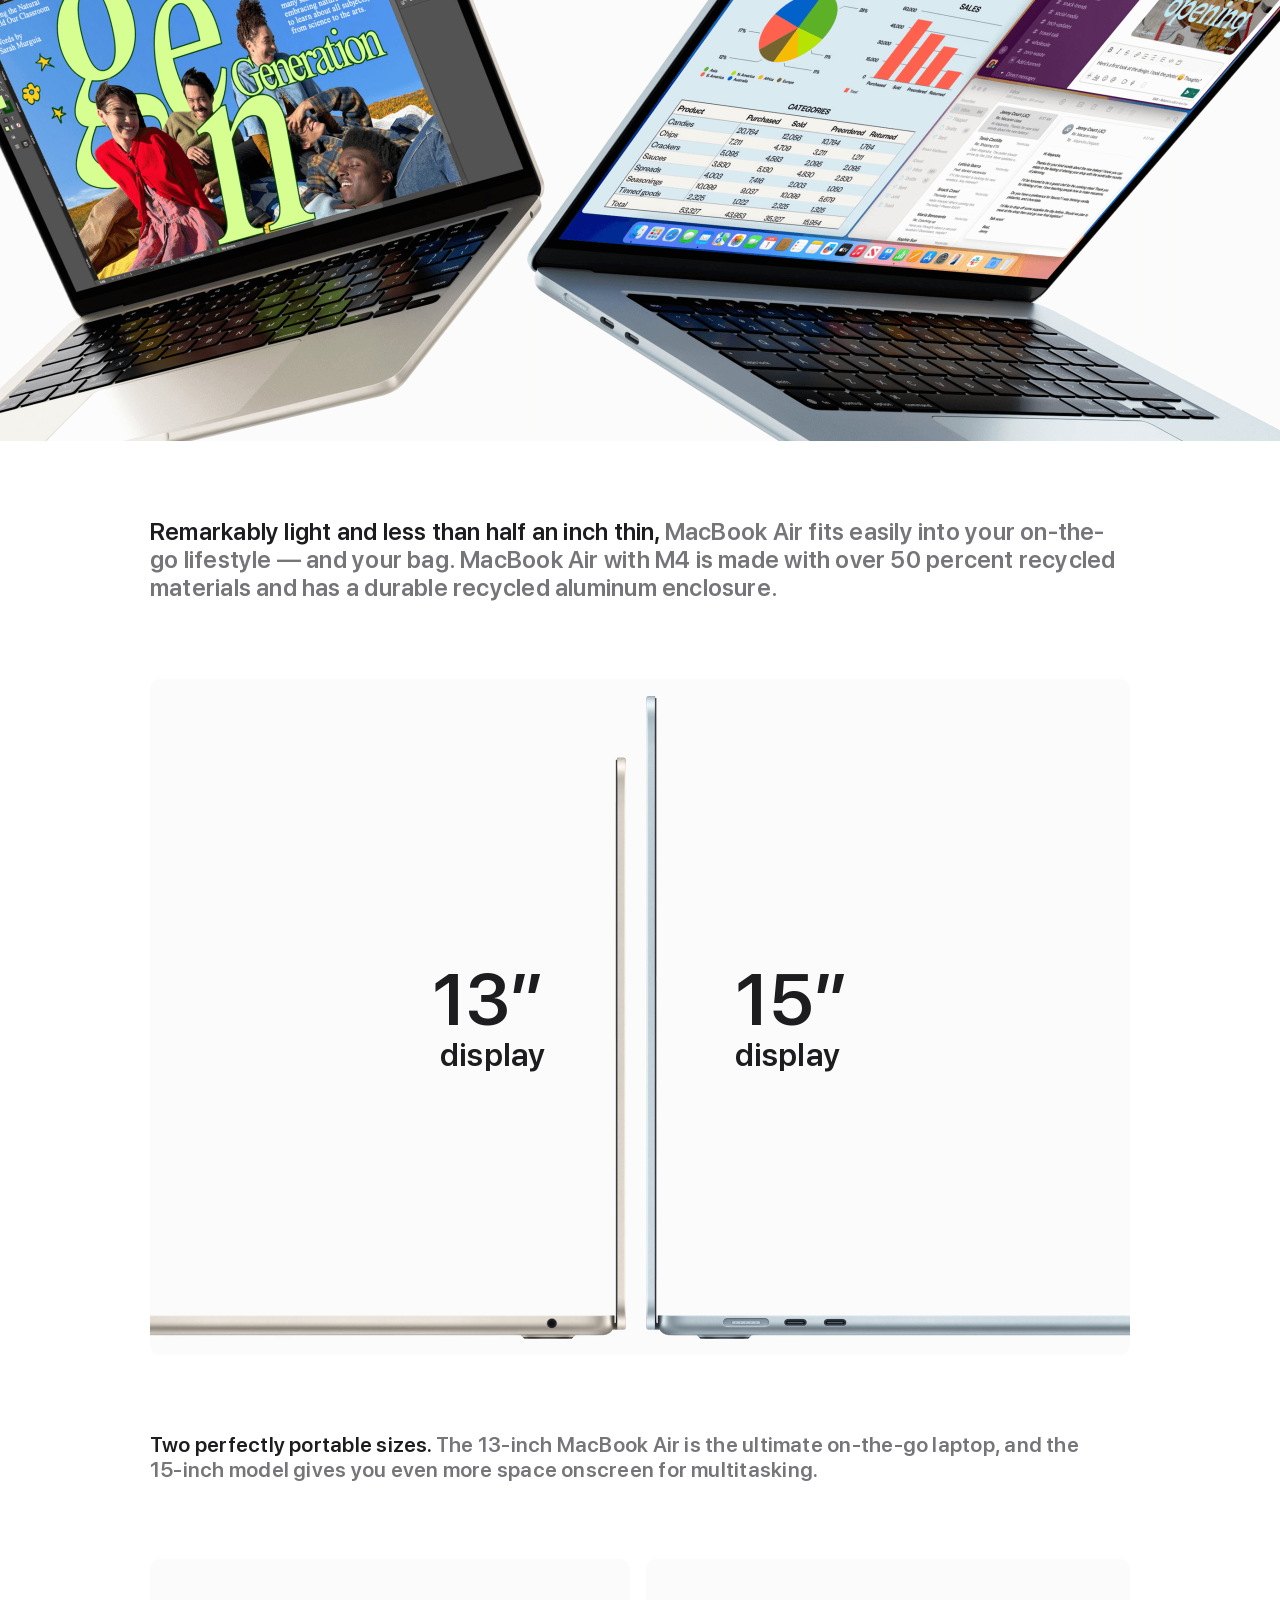
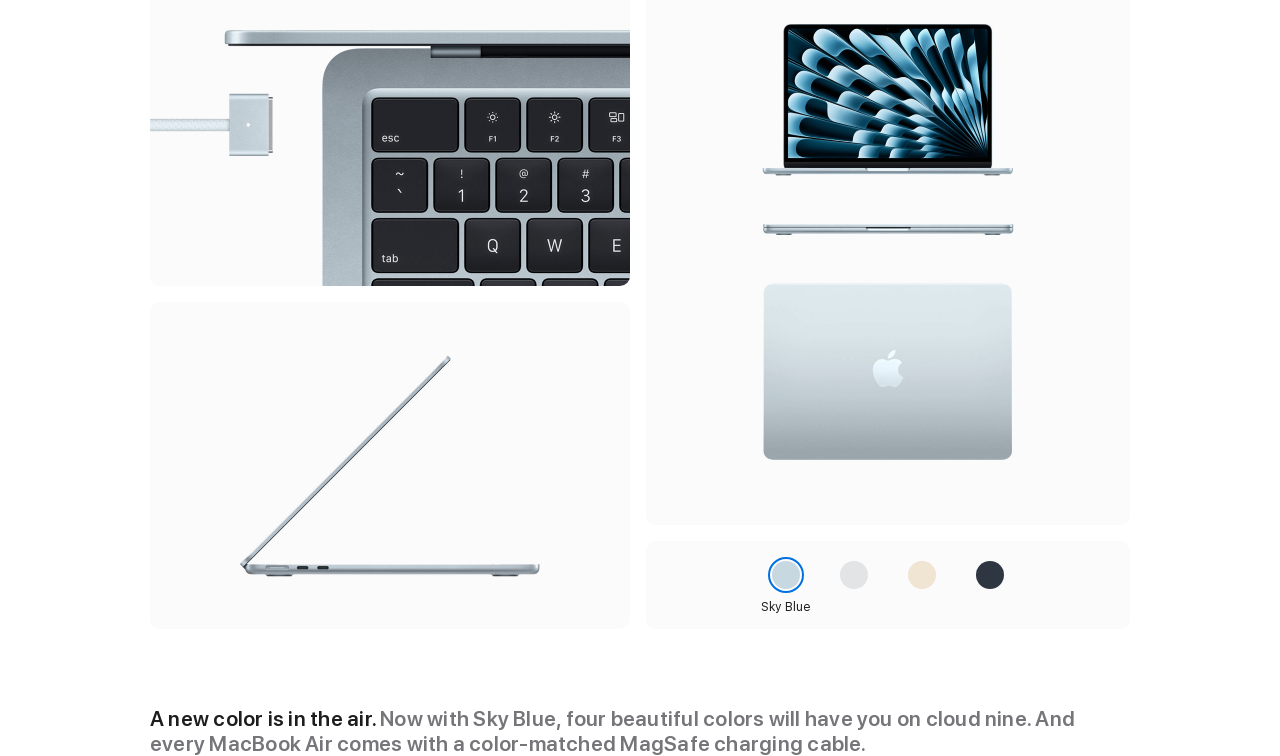
==== commit 35ae4ea0: "Updated the images and styles" ====
--- a/index.html
+++ b/index.html
@@ -6,13 +6,14 @@
     <meta name="viewport" content="width=device-width, initial-scale=1.0, viewport-fit=cover" />
     <meta name="description" content="MacBook Air laptop with the superfast M4 chip. Built for Apple Intelligence. Lightweight, with all-day battery life. Now in a new Sky Blue color." />
     <title>MacBook Air</title>
+    <link rel="icon" type="image/x-icon" href="public/favicon.ico" />
     <link rel="stylesheet" type="text/css" href="css/styles.css" />
   </head>
   <body>
     <header>
       <div class="content">
         <h1 class="sf-pro-display-semibold">MacBook&nbsp;Air</h1>
-        <button>
+        <button aria-label="menu">
           <svg viewBox="0 0 16 9" style="width: 16px; height: 9px">
             <polyline
               shape-rendering="geometricPrecision"
@@ -42,9 +43,9 @@
     <main>
       <section class="welcome">
         <div class="content">
-          <h2 class="sf-pro-display-semibold">MacBook&nbsp;Air</h2>
-          <p class="tagline sf-pro-display-semibold">
-            <span class="heading-text">Speed of lightness.</span>
+          <h2 class="sf-pro-display-semibold almost-black">MacBook&nbsp;Air</h2>
+          <p class="heading-gradient sf-pro-display-semibold">
+            <span class="heading-gradient-text">Speed of lightness.</span>
           </p>
           <picture>
             <source srcset="assets/images/hero-large.png" media="(min-width:66.75rem)" />
@@ -53,11 +54,11 @@
             <img src="assets/images/hero-large.png" alt="Two open MacBook Air laptops in Sky Blue color forming arrow shape, emphasizing narrow profile" />
           </picture>
           <div class="description">
-            <p class="ai sf-pro-display-semibold">
-              <span class="ai-text">Built for Apple&nbsp;Intelligence.</span>
+            <p class="ai-gradient sf-pro-display-semibold">
+              <span class="ai-gradient-text">Built for Apple&nbsp;Intelligence.</span>
             </p>
             <a class="button" href="https://www.apple.com/shop/buy-mac/macbook-air">Buy</a>
-            <p class="price">From $999 or $83.25/mo. for 12 mo.</p>
+            <p class="price sf-pro-text-semibold almost-black">From $999 or $83.25/mo. for 12 mo.</p>
             <p class="info sf-pro-display-semibold">
               MacBook Air is the world’s most popular laptop for a reason. Actually, for a lot of reasons. It delivers <em>up to 18 hours of battery life</em>. The <em>M4 chip</em> unlocks a whole new
               level of performance for work and play. <em>Apple Intelligence</em> is built in to help you get things done effortlessly. And it now comes in a stunning Sky Blue color. With the
@@ -68,14 +69,14 @@
       </section>
       <section class="design">
         <div class="content">
-          <h2 class="sf-pro-text-semibold">Design</h2>
-          <p class="heading-text sf-pro-display-semibold">Built to go places.</p>
+          <h2 class="sf-pro-text-semibold almost-black">Design</h2>
+          <p class="heading-gradient-text sf-pro-display-semibold">Built to go places.</p>
           <picture class="picture-1">
-            <source srcset="assets/images/design-large.png" media="(min-width:66.75rem)" />
-            <source srcset="assets/images/design-medium.png" media="(min-width:45.875rem)" />
-            <source srcset="assets/images/design-small.png" />
+            <source srcset="assets/images/design-built-large.png" media="(min-width:66.75rem)" />
+            <source srcset="assets/images/design-built-medium.png" media="(min-width:45.875rem)" />
+            <source srcset="assets/images/design-built-small.png" />
             <img
-              src="assets/images/design-large.png"
+              src="assets/images/design-built-large.png"
               alt="Partially open 13-inch and 15-inch MacBook Air  — one screen shows design work in progress, the other shows multitasking across email and spreadsheets"
             />
           </picture>
@@ -90,7 +91,7 @@
               <source srcset="assets/images/design-sizes-small.png" />
               <img src="assets/images/design-sizes-large.png" alt="13-inch and 15-inch MacBook Air back-to-back, showing size difference" />
             </picture>
-            <div class="size-info sf-pro-display-semibold">
+            <div class="size-info sf-pro-display-semibold almost-black">
               <div>
                 <span>13”</span>
                 <span>display</span>
@@ -107,54 +108,54 @@
           <div class="container">
             <div class="gallery">
               <picture class="picture-3">
-                <source srcset="assets/images/design3-large@2x.png" media="(min-width:66.75rem)" />
-                <source srcset="assets/images/design3-medium@2x.png" media="(min-width:45.875rem)" />
-                <source srcset="assets/images/design3-small@2x.png" />
-                <img src="assets/images/design3-large@2x.png" alt="Front and top view of MacBook Air in Sky Blue color" />
+                <source srcset="assets/images/design-top-skyblue-large.png" media="(min-width:66.75rem)" />
+                <source srcset="assets/images/design-top-skyblue-medium.png" media="(min-width:45.875rem)" />
+                <source srcset="assets/images/design-top-skyblue-small.png" />
+                <img src="assets/images/design-top-skyblue-large.png" alt="Front and top view of MacBook Air in Sky Blue color" />
               </picture>
               <picture class="picture-3" style="display: none">
-                <source srcset="assets/images/design4-large@2x.png" media="(min-width:66.75rem)" />
-                <source srcset="assets/images/design4-medium@2x.png" media="(min-width:45.875rem)" />
-                <source srcset="assets/images/design4-small@2x.png" />
-                <img src="assets/images/design4-large@2x.png" alt="Front and top view of MacBook Air in Silver color" />
+                <source srcset="assets/images/design-top-silver-large.png" media="(min-width:66.75rem)" />
+                <source srcset="assets/images/design-top-silver-medium.png" media="(min-width:45.875rem)" />
+                <source srcset="assets/images/design-top-silver-small.png" />
+                <img src="assets/images/design-top-silver-large.png" alt="Front and top view of MacBook Air in Silver color" />
               </picture>
               <picture class="picture-3" style="display: none">
-                <source srcset="assets/images/design5-large@2x.png" media="(min-width:66.75rem)" />
-                <source srcset="assets/images/design5-medium@2x.png" media="(min-width:45.875rem)" />
-                <source srcset="assets/images/design5-small@2x.png" />
-                <img src="assets/images/design5-large@2x.png" alt="Front and top view of MacBook Air in Starlight color" />
+                <source srcset="assets/images/design-top-starlight-large.png" media="(min-width:66.75rem)" />
+                <source srcset="assets/images/design-top-starlight-medium.png" media="(min-width:45.875rem)" />
+                <source srcset="assets/images/design-top-starlight-small.png" />
+                <img src="assets/images/design-top-starlight-large.png" alt="Front and top view of MacBook Air in Starlight color" />
               </picture>
               <picture class="picture-3" style="display: none">
-                <source srcset="assets/images/design6-large@2x.png" media="(min-width:66.75rem)" />
-                <source srcset="assets/images/design6-medium@2x.png" media="(min-width:45.875rem)" />
-                <source srcset="assets/images/design6-small@2x.png" />
-                <img src="assets/images/design6-large@2x.png" alt="Front and top view of MacBook Air in Midnight color" />
-              </picture>
-              <div class="color-picker">
+                <source srcset="assets/images/design-top-midnight-large.png" media="(min-width:66.75rem)" />
+                <source srcset="assets/images/design-top-midnight-medium.png" media="(min-width:45.875rem)" />
+                <source srcset="assets/images/design-top-midnight-small.png" />
+                <img src="assets/images/design-top-midnight-large.png" alt="Front and top view of MacBook Air in Midnight color" />
+              </picture>
+              <div class="color-picker almost-black">
                 <div class="skyblue">
                   <input type="radio" name="color" id="skyblue" checked />
-                  <label for="skyblue">
+                  <label for="skyblue" aria-label="skyblue">
                     <span><div></div></span>
                     <span>Sky Blue</span>
                   </label>
                 </div>
                 <div class="silver">
                   <input type="radio" name="color" id="silver" />
-                  <label for="silver">
+                  <label for="silver" aria-label="silver">
                     <span><div></div></span>
                     <span>Silver</span>
                   </label>
                 </div>
                 <div class="starlight">
                   <input type="radio" name="color" id="starlight" />
-                  <label for="starlight">
+                  <label for="starlight" aria-label="starlight">
                     <span><div></div></span>
                     <span>Starlight</span>
                   </label>
                 </div>
                 <div class="midnight">
                   <input type="radio" name="color" id="midnight" />
-                  <label for="midnight">
+                  <label for="midnight" aria-label="midnight">
                     <span><div></div></span>
                     <span>Midnight</span>
                   </label>
@@ -164,54 +165,58 @@
             <div class="gallery">
               <div>
                 <picture class="picture-4">
-                  <source srcset="assets/images/design7-large@2x.png" media="(min-width:66.75rem)" />
-                  <source srcset="assets/images/design7-medium@2x.png" media="(min-width:45.875rem)" />
-                  <source srcset="assets/images/design7-small@2x.png" />
-                  <img src="assets/images/design7-large@2x.png" alt="MacBook Air in Sky Blue color with color-matched MagSafe cable" />
+                  <source srcset="assets/images/design-magsafe-skyblue-large.png" media="(min-width:66.75rem)" />
+                  <source srcset="assets/images/design-magsafe-skyblue-medium.png" media="(min-width:45.875rem)" />
+                  <source srcset="assets/images/design-magsafe-skyblue-small.png" />
+                  <img src="assets/images/design-magsafe-skyblue-large.png" alt="MacBook Air in Sky Blue color with color-matched MagSafe cable" />
                 </picture>
                 <picture class="picture-4" style="display: none">
-                  <source srcset="assets/images/design8-large@2x.png" media="(min-width:66.75rem)" />
-                  <source srcset="assets/images/design8-medium@2x.png" media="(min-width:45.875rem)" />
-                  <source srcset="assets/images/design8-small@2x.png" />
-                  <img src="assets/images/design8-large@2x.png" alt="MacBook Air in Silver color with color-matched MagSafe cable" />
+                  <source srcset="assets/images/design-magsafe-silver-large.png" media="(min-width:66.75rem)" />
+                  <source srcset="assets/images/design-magsafe-silver-medium.png" media="(min-width:45.875rem)" />
+                  <source srcset="assets/images/design-magsafe-silver-small.png" />
+                  <img src="assets/images/design-magsafe-silver-large.png" alt="MacBook Air in Silver color with color-matched MagSafe cable" />
                 </picture>
                 <picture class="picture-4" style="display: none">
-                  <source srcset="assets/images/design9-large@2x.png" media="(min-width:66.75rem)" />
-                  <source srcset="assets/images/design9-medium@2x.png" media="(min-width:45.875rem)" />
-                  <source srcset="assets/images/design9-small@2x.png" />
-                  <img src="assets/images/design9-large@2x.png" alt="MacBook Air in Starlight color with color-matched MagSafe cable" />
+                  <source srcset="assets/images/design-magsafe-starlight-large.png" media="(min-width:66.75rem)" />
+                  <source srcset="assets/images/design-magsafe-starlight-medium.png" media="(min-width:45.875rem)" />
+                  <source srcset="assets/images/design-magsafe-starlight-small.png" />
+                  <img src="assets/images/design-magsafe-starlight-large.png" alt="MacBook Air in Starlight color with color-matched MagSafe cable" />
                 </picture>
                 <picture class="picture-4" style="display: none">
-                  <source srcset="assets/images/design10-large@2x.png" media="(min-width:66.75rem)" />
-                  <source srcset="assets/images/design10-medium@2x.png" media="(min-width:45.875rem)" />
-                  <source srcset="assets/images/design10-small@2x.png" />
-                  <img src="assets/images/design10-large@2x.png" alt="MacBook Air in Midnight color with color-matched MagSafe cable" />
+                  <source srcset="assets/images/design-magsafe-midnight-large.png" media="(min-width:66.75rem)" />
+                  <source srcset="assets/images/design-magsafe-midnight-medium.png" media="(min-width:45.875rem)" />
+                  <source srcset="assets/images/design-magsafe-midnight-small.png" />
+                  <img src="assets/images/design-magsafe-midnight-large.png" alt="MacBook Air in Midnight color with color-matched MagSafe cable" />
                 </picture>
               </div>
               <div>
                 <picture class="picture-5">
-                  <source srcset="assets/images/design11-large@2x.png" media="(min-width:66.75rem)" />
-                  <source srcset="assets/images/design11-medium@2x.png" />
-                  <img src="assets/images/design11-large@2x.png" alt="Side view of MacBook Air in Sky Blue color" />
+                  <source srcset="assets/images/design-side-skyblue-large.png" media="(min-width:66.75rem)" />
+                  <source srcset="assets/images/design-side-skyblue-medium.png" />
+                  <img src="assets/images/design-side-skyblue-large.png" alt="Side view of MacBook Air in Sky Blue color" />
                 </picture>
                 <picture class="picture-5" style="display: none">
-                  <source srcset="assets/images/design12-large@2x.png" media="(min-width:66.75rem)" />
-                  <source srcset="assets/images/design12-medium@2x.png" />
-                  <img src="assets/images/design12-large@2x.png" alt="Side view of MacBook Air in Silver color" />
+                  <source srcset="assets/images/design-side-silver-large.png" media="(min-width:66.75rem)" />
+                  <source srcset="assets/images/design-side-silver-medium.png" />
+                  <img src="assets/images/design-side-silver-large.png" alt="Side view of MacBook Air in Silver color" />
                 </picture>
                 <picture class="picture-5" style="display: none">
-                  <source srcset="assets/images/design13-large@2x.png" media="(min-width:66.75rem)" />
-                  <source srcset="assets/images/design13-medium@2x.png" />
-                  <img src="assets/images/design13-large@2x.png" alt="Side view of MacBook Air in Starlight color" />
+                  <source srcset="assets/images/design-side-starlight-large.png" media="(min-width:66.75rem)" />
+                  <source srcset="assets/images/design-side-starlight-medium.png" />
+                  <img src="assets/images/design-side-starlight-large.png" alt="Side view of MacBook Air in Starlight color" />
                 </picture>
                 <picture class="picture-5" style="display: none">
-                  <source srcset="assets/images/design14-large@2x.png" media="(min-width:66.75rem)" />
-                  <source srcset="assets/images/design14-medium@2x.png" />
-                  <img src="assets/images/design14-large@2x.png" alt="Side view of MacBook Air in Midnight color" />
+                  <source srcset="assets/images/design-side-midnight-large.png" media="(min-width:66.75rem)" />
+                  <source srcset="assets/images/design-side-midnight-medium.png" />
+                  <img src="assets/images/design-side-midnight-large.png" alt="Side view of MacBook Air in Midnight color" />
                 </picture>
               </div>
             </div>
           </div>
+          <p class="info-2 sf-pro-display-semibold">
+            <em>A new color is in the air.</em> Now with Sky&nbsp;Blue, four beautiful colors will have you on cloud nine. And every MacBook&nbsp;Air comes with a color-matched MagSafe
+            charging&nbsp;cable.
+          </p>
         </div>
       </section>
     </main>
--- a/css/styles.css
+++ b/css/styles.css
@@ -8,7 +8,7 @@
 
 body {
   min-width: 20rem;
-  background-color: var(--color-pale-white);
+  background-color: var(--color-white);
   color: var(--color-medium-grey);
   font-size: 1.0625rem;
   line-height: 1.4705882353;
@@ -29,20 +29,19 @@
   font-family: var(--font-SF-Pro-Text-Semibold);
 }
 
-.ai-text,
-.heading-text {
+.ai-gradient-text,
+.heading-gradient-text {
   color: var(--color-white);
   background-clip: text;
   -webkit-text-fill-color: transparent;
-  white-space: nowrap;
-  display: inline;
-}
-
-.ai-text {
+  display: inline-block;
+}
+
+.ai-gradient-text {
   background-image: var(--ai-gradient);
 }
 
-.heading-text {
+.heading-gradient-text {
   background-image: var(--heading-gradient);
 }
 
@@ -57,6 +56,10 @@
 
 em {
   font-style: normal;
+  color: var(--color-almost-black);
+}
+
+.almost-black {
   color: var(--color-almost-black);
 }
 
@@ -128,10 +131,13 @@
 }
 
 header button {
-  height: 1.4985rem;
+  --size: 1.4985rem;
+  height: var(--size);
+  width: var(--size);
 }
 
 header button svg {
+  margin-left: auto;
   transition: transform 300ms linear;
 }
 
@@ -252,7 +258,6 @@
 .welcome {
   margin-top: 3rem;
   padding: 2.5rem 0 5.9375rem;
-  background: linear-gradient(180deg, #d4eaf6, #f9f9f9 75%, #fbfbfb);
 }
 
 .welcome h2 {
@@ -260,14 +265,13 @@
   font-size: 1.3125rem;
   line-height: 1.1666666667;
   letter-spacing: 0.009em;
-  color: var(--color-almost-black);
   margin-bottom: 0.5rem;
 }
 
-.welcome .tagline {
+.welcome .heading-gradient {
   text-align: center;
-  font-size: 2.125rem;
-  line-height: 1.257144;
+  font-size: 2.5rem;
+  line-height: 1.1;
   letter-spacing: 0em;
 }
 
@@ -280,7 +284,7 @@
   text-align: center;
 }
 
-.welcome .ai {
+.welcome .ai-gradient {
   font-size: 1.3125rem;
   line-height: 1.1904761905;
   letter-spacing: 0.011em;
@@ -298,8 +302,6 @@
 .welcome .price {
   white-space: nowrap;
   font-size: 0.875rem;
-  font-family: var(--font-SF-Pro-Text-Semibold);
-  color: var(--color-almost-black);
   line-height: 1.2857742857;
   letter-spacing: -0.016em;
 }
@@ -323,7 +325,7 @@
     letter-spacing: 0.007em;
   }
 
-  .welcome .tagline {
+  .welcome .heading-gradient {
     font-size: 3.5rem;
     line-height: 1.0714285714;
     margin-top: 0.875rem;
@@ -363,7 +365,7 @@
     letter-spacing: 0.004em;
   }
 
-  .welcome .tagline {
+  .welcome .heading-gradient {
     font-size: 3.5rem;
     margin-top: 0.8125rem;
   }
@@ -373,7 +375,7 @@
     margin: 2.375rem auto 2.6rem;
   }
 
-  .welcome .ai {
+  .welcome .ai-gradient {
     font-size: 2rem;
     line-height: 1.125;
     letter-spacing: 0.004em;
@@ -402,30 +404,31 @@
   font-size: 0.875rem;
   line-height: 1.2857742857;
   letter-spacing: -0.016em;
-  color: var(--color-almost-black);
-}
-
-.design .heading-text {
-  line-height: 1.257144;
+}
+
+.design .heading-gradient-text {
+  line-height: 1.1;
   letter-spacing: 0em;
-  font-size: 2.125rem;
+  font-size: 2.5rem;
   margin-top: 0.375rem;
-  display: inline-block;
   margin-left: -0.0625rem;
 }
 
-.design picture {
+.design .picture-1,
+.design .size,
+.design .container {
   margin: 4.8125rem 0;
 }
 
 .design .picture-1 {
-  display: flex;
-  align-items: center;
-  justify-content: center;
-}
-
-.design .picture-1 img {
   width: 35.75rem;
+  position: relative;
+  left: 50%;
+  transform: translateX(-50%);
+  padding: 1rem;
+  box-sizing: content-box;
+  background-color: var(--color-pale-white);
+  border-radius: var(--radius-image);
 }
 
 .design .info {
@@ -436,6 +439,10 @@
 
 .design .size {
   position: relative;
+  max-width: 23.375rem;
+  padding: 1rem 0;
+  background-color: var(--color-pale-white);
+  border-radius: var(--radius-image);
 }
 
 .design .size-info {
@@ -454,7 +461,6 @@
   width: 100%;
   display: flex;
   flex-direction: column;
-  color: var(--color-almost-black);
 }
 
 .design .size-info div:first-child {
@@ -484,29 +490,29 @@
   letter-spacing: 0.012em;
 }
 
-.design .content .picture-3 {
-  padding: 3.8436rem 1rem;
+.design .picture-3 {
+  padding: 4rem 1rem;
+  background-color: var(--color-pale-white);
   margin-bottom: 1rem;
-}
-
-.design .content .picture-3 img {
+  border-radius: var(--radius-image);
+}
+
+.design .picture-3 img {
   width: 15.75rem;
   margin: 0 auto;
 }
 
-.design .content .color-picker {
+.design .color-picker {
   display: flex;
   flex-direction: row;
   align-items: center;
   justify-content: center;
-  width: 100%;
-  margin: 0 auto;
-  background-color: var(--image-bg);
-  padding: 1rem 0 2.375rem;
-  border-radius: var(--radius);
-}
-
-.design .content .color-picker input {
+  padding: 1rem 0 2.25rem;
+  background-color: var(--color-pale-white);
+  border-radius: var(--radius-image);
+}
+
+.design .color-picker input {
   position: absolute;
   clip: rect(1px, 1px, 1px, 1px);
   clip-path: inset(0px 0px 99.9% 99.9%);
@@ -515,44 +521,44 @@
   width: 1px;
 }
 
-.design .content .color-picker input:checked + label span:first-child {
+.design .color-picker input:checked + label span:first-child {
   cursor: default;
-  border-color: var(--header-link-bg);
-}
-
-.design .content .color-picker input:checked + label span:last-child {
+  border-color: var(--color-dodger-blue);
+}
+
+.design .color-picker input:checked + label span:last-child {
   opacity: 1;
   visibility: visible;
 }
 
-.design .content .color-picker input:focus-visible + label span:first-child {
-  outline: 2px solid var(--header-link-bg);
+.design .color-picker input:focus-visible + label span:first-child {
+  outline: 2px solid var(--color-dodger-blue);
   outline-offset: 2px;
 }
 
-.design .content .color-picker label {
+.design .color-picker label {
   display: block;
   padding: 0 1rem;
   position: relative;
 }
 
-.design .content .color-picker .skyblue span:first-child div {
+.design .color-picker .skyblue span:first-child div {
   background-color: #c8d8e0;
 }
 
-.design .content .color-picker .silver span:first-child div {
+.design .color-picker .silver span:first-child div {
   background-color: #e3e4e6;
 }
 
-.design .content .color-picker .starlight span:first-child div {
+.design .color-picker .starlight span:first-child div {
   background-color: #f0e4d3;
 }
 
-.design .content .color-picker .midnight span:first-child div {
+.design .color-picker .midnight span:first-child div {
   background-color: #2e3642;
 }
 
-.design .content .color-picker label span:first-child {
+.design .color-picker label span:first-child {
   padding: 0.125rem;
   display: block;
   border-radius: 100px;
@@ -560,18 +566,16 @@
   cursor: pointer;
 }
 
-.design .content .color-picker label span:first-child div {
+.design .color-picker label span:first-child div {
   width: 1.75rem;
   height: 1.75rem;
   border-radius: 100px;
-  box-shadow: inset 0 1px 1px var(--shadow);
-}
-
-.design .content .color-picker label span:last-child {
+}
+
+.design .color-picker label span:last-child {
   font-size: 0.75rem;
   line-height: 1.3333733333;
   letter-spacing: -0.01em;
-  color: var(--title);
   white-space: nowrap;
   position: absolute;
   left: 50%;
@@ -581,30 +585,38 @@
   visibility: hidden;
 }
 
-.design .content .picture-4 {
+.design .container .gallery:first-child {
+  margin-bottom: 1rem;
+}
+
+.design .picture-4 {
   overflow: hidden;
-  margin-top: 1rem;
-  margin-bottom: 0;
-}
-
-.design .content .picture-4 img {
-  transform: translateY(3rem);
-}
-
-.container .gallery:last-child div:last-child {
+  border-radius: var(--radius-image);
+}
+
+.design .container .gallery:last-child div:last-child {
   display: none;
 }
 
+.design .picture-5 {
+  border-radius: var(--radius-image);
+}
+
 @media only screen and (min-width: 45.875rem) {
-  .design .heading-text {
+  .design .heading-gradient-text {
     line-height: 1.0714285714;
     font-size: 3.5rem;
     margin-top: 0.5rem;
     margin-left: -0.125rem;
   }
 
-  .design .picture-1 img {
+  .design .picture-1 {
     width: 52.469rem;
+    padding-bottom: 0;
+  }
+
+  .design .size {
+    max-width: inherit;
   }
 
   .design .size-info div:first-child {
@@ -626,80 +638,70 @@
     letter-spacing: 0.007em;
   }
 
-  .container {
+  .design .container {
     display: flex;
-    margin-top: 2.8125rem;
-  }
-
-  .container .gallery:first-child {
+  }
+
+  .design .container .gallery:first-child {
     width: 100%;
     margin-left: 1rem;
-  }
-
-  .container .gallery:last-child {
-    width: 100%;
+    margin-bottom: 0;
+  }
+
+  .design .picture-3 img {
+    width: 11.25rem;
+  }
+
+  .design .container .gallery:last-child {
     order: -1;
     display: flex;
     flex-direction: column;
   }
 
-  .container .gallery:last-child div {
+  .design .container .gallery:last-child div {
     height: 100%;
   }
 
-  .container .gallery:last-child div:first-child {
+  .design .container .gallery:last-child div:first-child {
     margin-bottom: 1rem;
   }
 
-  .container .gallery:last-child div:last-child {
+  .design .container .gallery:last-child div:last-child {
     display: block;
   }
 
-  .container .gallery:first-child .picture-3 {
-    margin: 0 0 1rem;
-  }
-
-  .container .gallery:last-child .picture-4 {
+  .design .picture-4 {
     height: 100%;
-    margin: 0;
-  }
-
-  .container .gallery:last-child .picture-5 {
+    width: 21.25rem;
+    display: flex;
+    background-color: var(--color-pale-white);
+  }
+
+  .design .picture-4 img {
+    margin-top: auto;
+  }
+
+  .design .picture-5 {
     height: 100%;
-    margin: 0;
     display: flex;
     align-items: center;
     justify-content: center;
-  }
-
-  .design .content .picture-3 img {
-    width: 11.25rem;
-  }
-
-  .design .content .picture-4 {
-    display: flex;
-    align-items: flex-end;
-    justify-content: center;
-  }
-
-  .design .content .picture-4 img {
-    width: 21.25rem;
-    transform: translateY(0);
-  }
-
-  .design .content .picture-5 img {
+    background-color: var(--color-pale-white);
+  }
+
+  .design .picture-5 img {
     width: 13.375rem;
   }
 }
 
 @media only screen and (min-width: 66.75rem) {
-  .design .heading-text {
-    line-height: 1.0555555556;
+  .design .heading-gradient-text {
+    line-height: 1.11;
     font-size: 4.5rem;
     margin-left: -0.1875rem;
   }
 
-  .design .picture-1 img {
+  .design .picture-1 {
     width: 89.25rem;
   }
 
@@ -734,32 +736,15 @@
     letter-spacing: 0.011em;
   }
 
-  .design .content .picture-3 {
-    margin-bottom: 1.25rem;
-  }
-
-  .design .content .picture-3 img {
+  .design .picture-3 img {
     width: 15.75rem;
   }
 
-  .design .content .picture-4 img {
+  .design .picture-4 {
     width: 30rem;
   }
 
-  .container .gallery:first-child {
-    width: 100%;
-    margin-left: 1.375rem;
-  }
-
-  .container .gallery:last-child div:first-child {
-    margin-bottom: 1.375rem;
-  }
-
-  .container .gallery:first-child .picture-3 {
-    margin: 0 0 1.375rem;
-  }
-
-  .design .content .picture-5 img {
+  .design .picture-5 img {
     width: 18.875rem;
   }
 }
